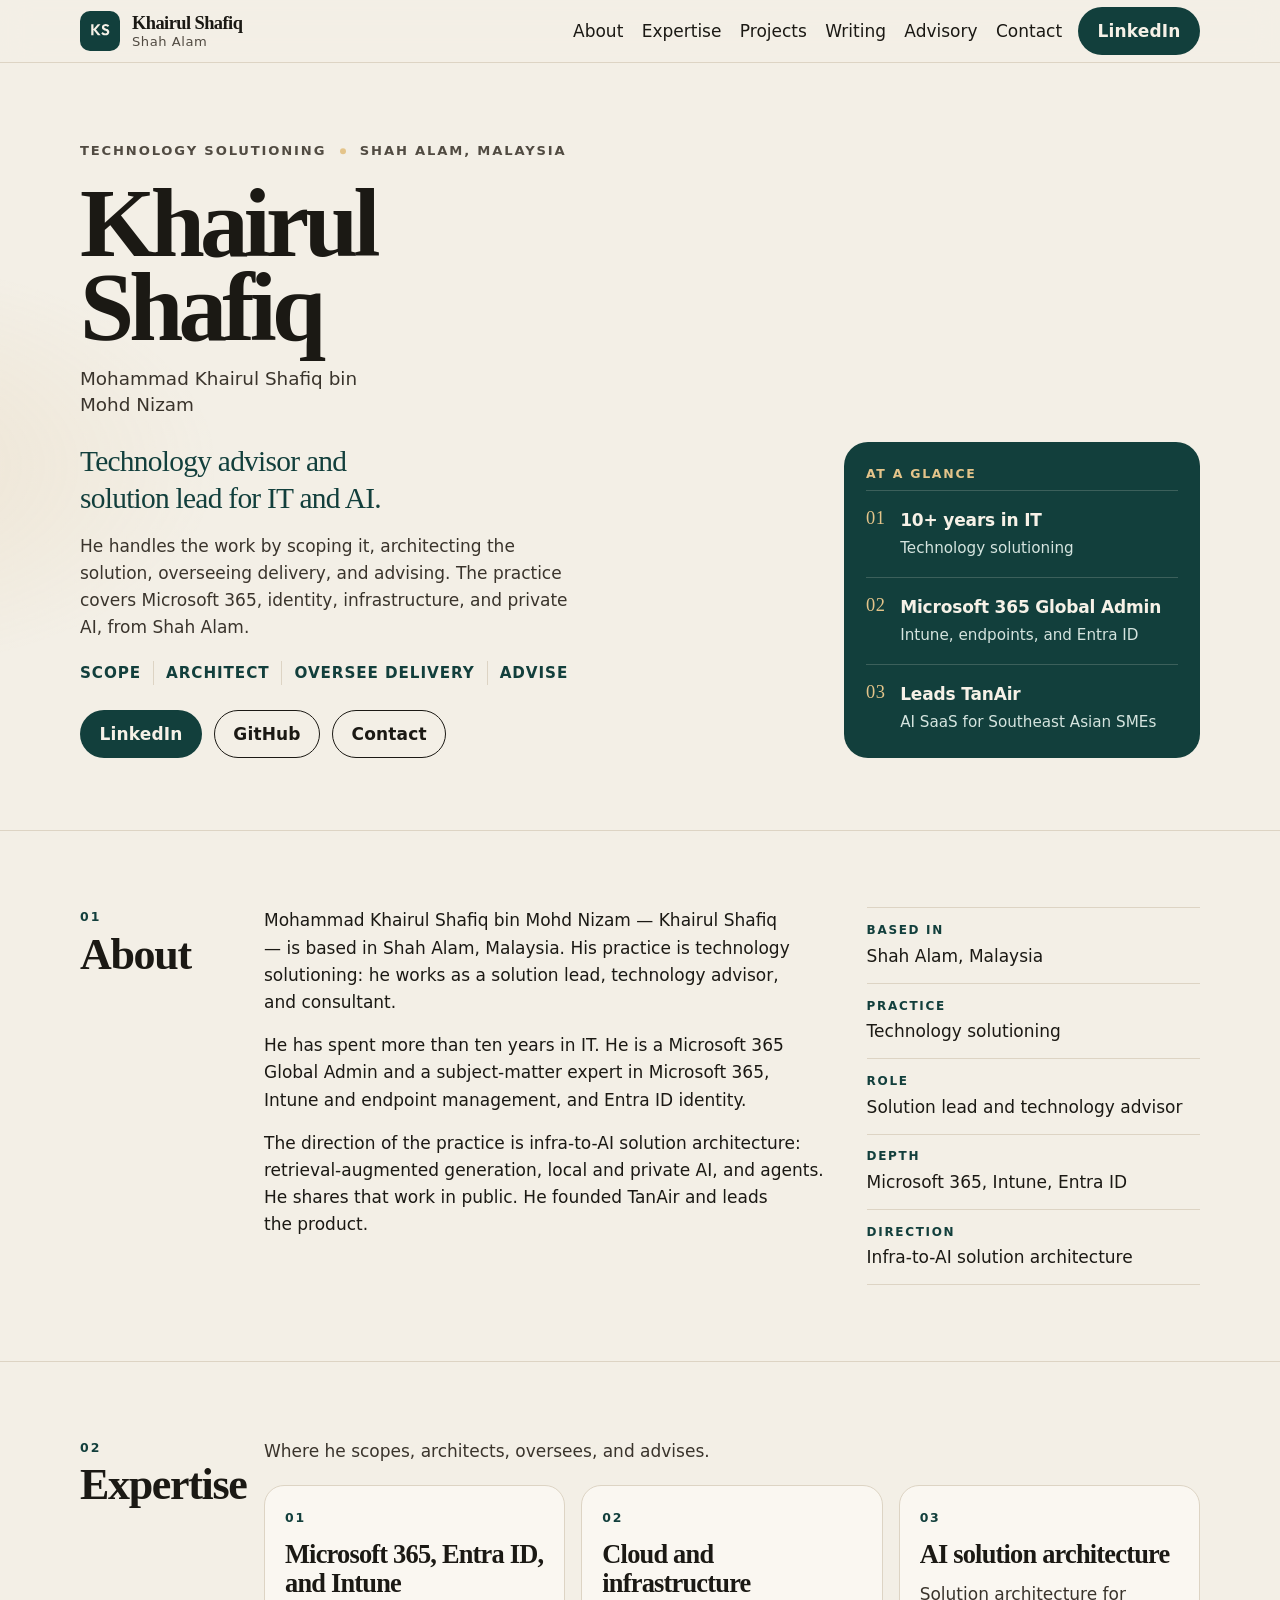
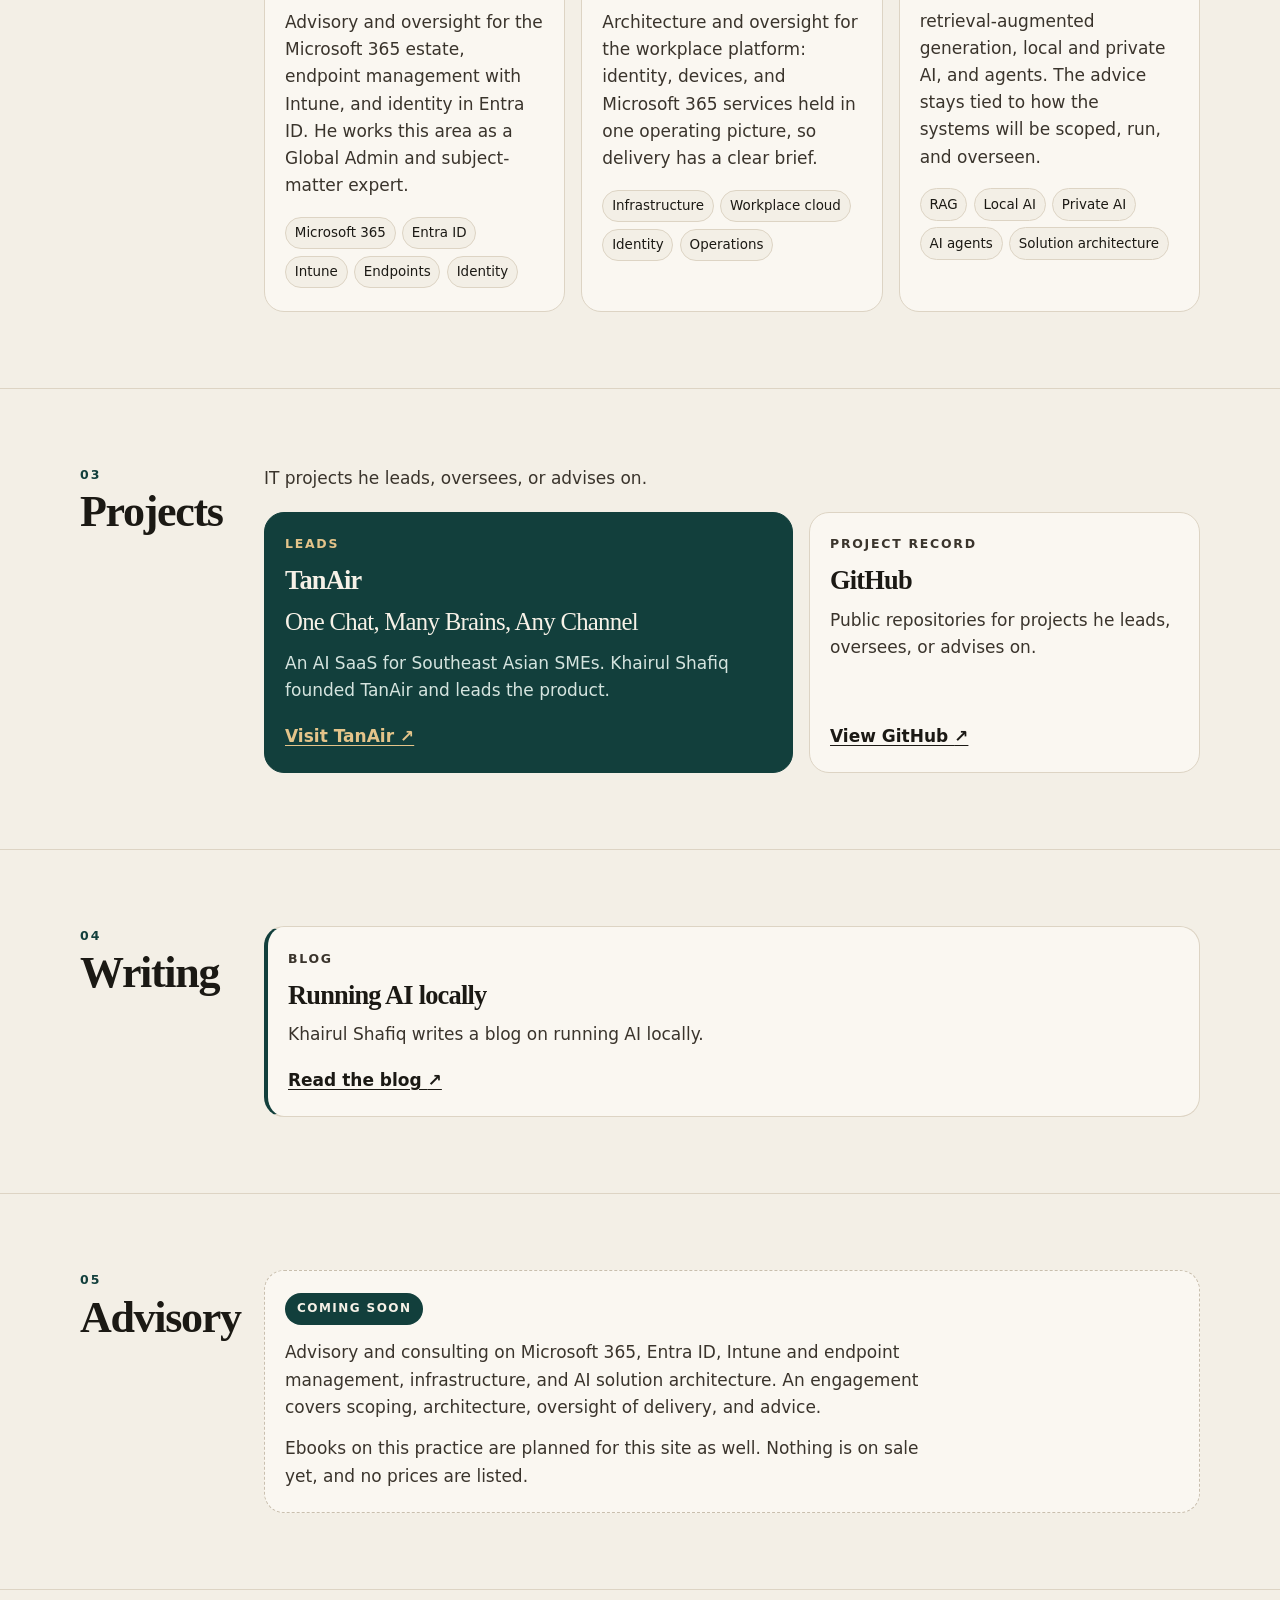
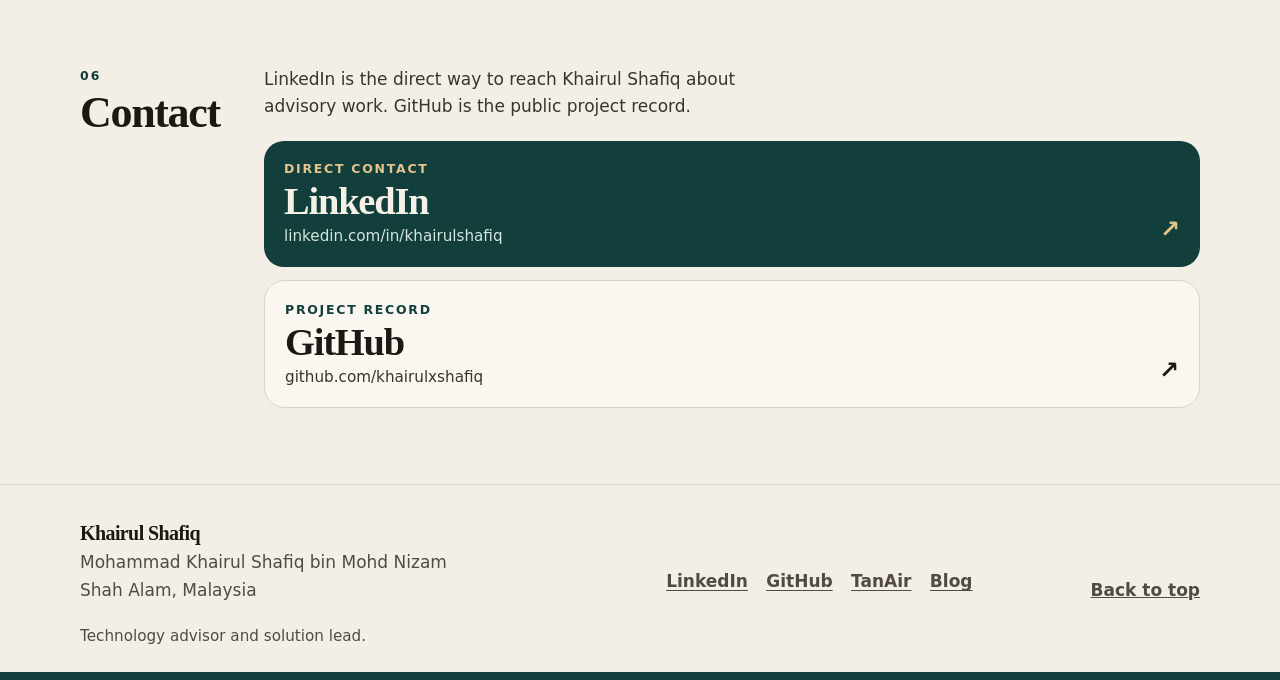
==== index.html @ 253c5e19 "Add Khairul Shafiq static profile site Publish a mobile-first GitHub Pages profile for Mohammad Khai" ====
<!DOCTYPE html>
<html lang="en">
<head>
  <meta charset="utf-8">
  <meta name="viewport" content="width=device-width, initial-scale=1">
  <title>Mohammad Khairul Shafiq (Khairul Shafiq) | Technology Advisor</title>
  <meta name="description" content="Mohammad Khairul Shafiq (Khairul Shafiq), Shah Alam, Malaysia. Technology advisor who scopes, architects, oversees delivery, and advises on IT and AI.">
  <link rel="canonical" href="https://khairulxshafiq.github.io/KhairulShafiq/">
  <meta name="robots" content="index, follow, max-image-preview:large, max-snippet:-1, max-video-preview:-1">
  <meta name="author" content="Mohammad Khairul Shafiq bin Mohd Nizam">
  <meta name="application-name" content="Khairul Shafiq">
  <meta name="theme-color" content="#f3efe6">
  <meta name="color-scheme" content="light">
  <meta name="referrer" content="strict-origin-when-cross-origin">
  <meta name="format-detection" content="telephone=no">
  <meta property="og:locale" content="en_MY">
  <meta property="og:type" content="profile">
  <meta property="og:site_name" content="Khairul Shafiq">
  <meta property="og:url" content="https://khairulxshafiq.github.io/KhairulShafiq/">
  <meta property="og:title" content="Mohammad Khairul Shafiq (Khairul Shafiq) | Technology Advisor">
  <meta property="og:description" content="Mohammad Khairul Shafiq (Khairul Shafiq), Shah Alam, Malaysia. Technology advisor who scopes, architects, oversees delivery, and advises on IT and AI.">
  <meta property="og:image" content="https://khairulxshafiq.github.io/KhairulShafiq/og.png">
  <meta property="og:image:type" content="image/png">
  <meta property="og:image:width" content="1200">
  <meta property="og:image:height" content="630">
  <meta property="og:image:alt" content="Khairul Shafiq, Mohammad Khairul Shafiq, technology advisor and solution lead based in Shah Alam, Malaysia.">
  <meta name="twitter:card" content="summary_large_image">
  <meta name="twitter:title" content="Mohammad Khairul Shafiq (Khairul Shafiq) | Technology Advisor">
  <meta name="twitter:description" content="Mohammad Khairul Shafiq (Khairul Shafiq), Shah Alam, Malaysia. Technology advisor who scopes, architects, oversees delivery, and advises on IT and AI.">
  <meta name="twitter:image" content="https://khairulxshafiq.github.io/KhairulShafiq/og.png">
  <meta name="twitter:image:alt" content="Khairul Shafiq, Mohammad Khairul Shafiq, technology advisor and solution lead based in Shah Alam, Malaysia.">
  <link rel="icon" href="favicon.svg" type="image/svg+xml">
  <link rel="icon" href="favicon-32.png" sizes="32x32" type="image/png">
  <link rel="apple-touch-icon" href="apple-touch-icon.png">
  <link rel="manifest" href="site.webmanifest">
  <link rel="me" href="https://www.linkedin.com/in/khairulshafiq">
  <link rel="me" href="https://github.com/khairulxshafiq">
  <link rel="alternate" type="text/plain" href="llms.txt" title="Summary for language models">
  <link rel="preload" href="assets/fonts/fraunces-latin.woff2" as="font" type="font/woff2" crossorigin>
  <link rel="preload" href="assets/fonts/outfit-latin.woff2" as="font" type="font/woff2" crossorigin>
  <link rel="stylesheet" href="styles.css">
  <script type="application/ld+json">
  {
    "@context": "https://schema.org",
    "@graph": [
      {
        "@type": "Person",
        "@id": "https://khairulxshafiq.github.io/KhairulShafiq/#khairul-shafiq",
        "name": "Mohammad Khairul Shafiq bin Mohd Nizam",
        "alternateName": ["Khairul Shafiq", "Mohammad Khairul Shafiq"],
        "jobTitle": "Technology Solutioning",
        "description": "Technology advisor and solution lead based in Shah Alam, Malaysia. He handles IT and AI work by scoping it, architecting the solution, overseeing delivery, and advising. Microsoft 365 Global Admin and subject-matter expert in Microsoft 365, Intune and endpoint management, and Entra ID. Direction: infra-to-AI solution architecture, including retrieval-augmented generation, local and private AI, and AI agents. Founder and lead of TanAir.",
        "url": "https://khairulxshafiq.github.io/KhairulShafiq/",
        "image": "https://khairulxshafiq.github.io/KhairulShafiq/og.png",
        "mainEntityOfPage": "https://khairulxshafiq.github.io/KhairulShafiq/",
        "address": {
          "@type": "PostalAddress",
          "addressLocality": "Shah Alam",
          "addressCountry": "MY"
        },
        "homeLocation": {
          "@type": "Place",
          "name": "Shah Alam, Malaysia",
          "address": {
            "@type": "PostalAddress",
            "addressLocality": "Shah Alam",
            "addressCountry": "MY"
          }
        },
        "hasOccupation": {
          "@type": "Occupation",
          "name": "Technology advisor",
          "description": "Scopes, architects, oversees delivery, and advises on IT and AI work, including Microsoft 365, Entra ID, Intune, infrastructure, and AI solution architecture."
        },
        "sameAs": [
          "https://www.linkedin.com/in/khairulshafiq",
          "https://github.com/khairulxshafiq",
          "https://tanair-ai.blogspot.com",
          "https://tanair.my"
        ],
        "knowsAbout": [
          "Microsoft 365",
          "Microsoft Intune",
          "Endpoint management",
          "Microsoft Entra ID",
          "Identity management",
          "Cloud infrastructure",
          "AI solution architecture",
          "Retrieval-augmented generation",
          "Local AI",
          "Private AI",
          "AI agents"
        ]
      },
      {
        "@type": "WebSite",
        "@id": "https://khairulxshafiq.github.io/KhairulShafiq/#website",
        "url": "https://khairulxshafiq.github.io/KhairulShafiq/",
        "name": "Khairul Shafiq",
        "alternateName": "Mohammad Khairul Shafiq",
        "inLanguage": "en",
        "description": "Professional profile of Mohammad Khairul Shafiq, technology advisor and solution lead in Shah Alam, Malaysia.",
        "publisher": {
          "@id": "https://khairulxshafiq.github.io/KhairulShafiq/#khairul-shafiq"
        }
      },
      {
        "@type": "ProfilePage",
        "@id": "https://khairulxshafiq.github.io/KhairulShafiq/#profile",
        "url": "https://khairulxshafiq.github.io/KhairulShafiq/",
        "name": "Mohammad Khairul Shafiq (Khairul Shafiq)",
        "inLanguage": "en",
        "dateModified": "2026-11-09",
        "isPartOf": {
          "@id": "https://khairulxshafiq.github.io/KhairulShafiq/#website"
        },
        "mainEntity": {
          "@id": "https://khairulxshafiq.github.io/KhairulShafiq/#khairul-shafiq"
        },
        "about": {
          "@id": "https://khairulxshafiq.github.io/KhairulShafiq/#khairul-shafiq"
        }
      },
      {
        "@type": "Organization",
        "@id": "https://tanair.my/#organization",
        "name": "TanAir",
        "url": "https://tanair.my",
        "slogan": "One Chat, Many Brains, Any Channel",
        "description": "An AI SaaS for Southeast Asian SMEs.",
        "founder": {
          "@id": "https://khairulxshafiq.github.io/KhairulShafiq/#khairul-shafiq"
        }
      },
      {
        "@type": "Blog",
        "@id": "https://tanair-ai.blogspot.com/#blog",
        "url": "https://tanair-ai.blogspot.com",
        "description": "A blog on running AI locally.",
        "author": {
          "@id": "https://khairulxshafiq.github.io/KhairulShafiq/#khairul-shafiq"
        }
      }
    ]
  }
  </script>
</head>
<body>
  <a class="skip-link" href="#content">Skip to content</a>
  <header class="site-header" id="top">
    <div class="wrap header-inner">
      <a class="brand" href="#top">
        <img class="mark" src="favicon.svg" width="40" height="40" alt="">
        <span class="brand-text">
          <span class="brand-name">Khairul Shafiq</span>
          <span class="brand-place">Shah Alam</span>
        </span>
      </a>
      <a class="header-linkedin" href="https://www.linkedin.com/in/khairulshafiq" rel="me noopener noreferrer" target="_blank">LinkedIn<span class="visually-hidden"> (opens in a new tab)</span></a>
      <nav class="site-nav" aria-label="Primary">
        <ul>
          <li><a href="#about">About</a></li>
          <li><a href="#expertise">Expertise</a></li>
          <li><a href="#projects">Projects</a></li>
          <li><a href="#writing">Writing</a></li>
          <li><a href="#advisory">Advisory</a></li>
          <li><a href="#contact">Contact</a></li>
        </ul>
      </nav>
    </div>
  </header>

  <main id="content">
    <section class="hero" aria-labelledby="hero-heading">
      <div class="wrap hero-grid">
        <div class="hero-copy">
          <p class="eyebrow"><span>Technology solutioning</span> <span>Shah Alam, Malaysia</span></p>
          <h1 id="hero-heading">
            <span class="display-name"><span class="line">Khairul</span><span class="line">Shafiq</span></span>
            <span class="legal-name">Mohammad Khairul Shafiq bin Mohd Nizam</span>
          </h1>
          <p class="lede">Technology advisor and solution lead for IT and AI.</p>
          <p class="support">He handles the work by scoping it, architecting the solution, overseeing delivery, and advising. The practice covers Microsoft 365, identity, infrastructure, and private AI, from Shah Alam.</p>
          <ul class="practice" aria-label="How he handles the work">
            <li>Scope</li>
            <li>Architect</li>
            <li>Oversee delivery</li>
            <li>Advise</li>
          </ul>
          <div class="cta-row">
            <a class="button button-primary" href="https://www.linkedin.com/in/khairulshafiq" rel="me noopener noreferrer" target="_blank">LinkedIn<span class="visually-hidden"> (opens in a new tab)</span></a>
            <a class="button button-secondary" href="https://github.com/khairulxshafiq" rel="me noopener noreferrer" target="_blank">GitHub<span class="visually-hidden"> (opens in a new tab)</span></a>
            <a class="button button-secondary" href="#contact">Contact</a>
          </div>
        </div>
        <aside class="hero-panel" aria-label="At a glance">
          <p class="kicker">At a glance</p>
          <ul class="glance">
            <li>
              <span class="glance-num">01</span>
              <span class="glance-copy">
                <strong>10+ years in IT</strong>
                <span>Technology solutioning</span>
              </span>
            </li>
            <li>
              <span class="glance-num">02</span>
              <span class="glance-copy">
                <strong>Microsoft 365 Global Admin</strong>
                <span>Intune, endpoints, and Entra ID</span>
              </span>
            </li>
            <li>
              <span class="glance-num">03</span>
              <span class="glance-copy">
                <strong>Leads TanAir</strong>
                <span>AI SaaS for Southeast Asian SMEs</span>
              </span>
            </li>
          </ul>
        </aside>
      </div>
    </section>

    <section class="section" id="about" aria-labelledby="about-heading">
      <div class="wrap section-grid">
        <div class="section-head">
          <p class="sec-index">01</p>
          <h2 id="about-heading">About</h2>
        </div>
        <div class="section-body about-grid">
          <div class="prose">
            <p>Mohammad Khairul Shafiq bin Mohd Nizam — Khairul Shafiq — is based in Shah Alam, Malaysia. His practice is technology solutioning: he works as a solution lead, technology advisor, and consultant.</p>
            <p>He has spent more than ten years in IT. He is a Microsoft 365 Global Admin and a subject-matter expert in Microsoft 365, Intune and endpoint management, and Entra ID identity.</p>
            <p>The direction of the practice is infra-to-AI solution architecture: retrieval-augmented generation, local and private AI, and agents. He shares that work in public. He founded TanAir and leads the product.</p>
          </div>
          <dl class="fact-list">
            <div>
              <dt>Based in</dt>
              <dd>Shah Alam, Malaysia</dd>
            </div>
            <div>
              <dt>Practice</dt>
              <dd>Technology solutioning</dd>
            </div>
            <div>
              <dt>Role</dt>
              <dd>Solution lead and technology advisor</dd>
            </div>
            <div>
              <dt>Depth</dt>
              <dd>Microsoft 365, Intune, Entra ID</dd>
            </div>
            <div>
              <dt>Direction</dt>
              <dd>Infra-to-AI solution architecture</dd>
            </div>
          </dl>
        </div>
      </div>
    </section>

    <section class="section" id="expertise" aria-labelledby="expertise-heading">
      <div class="wrap section-grid">
        <div class="section-head">
          <p class="sec-index">02</p>
          <h2 id="expertise-heading">Expertise</h2>
        </div>
        <div class="section-body">
          <p class="section-intro">Where he scopes, architects, oversees, and advises.</p>
          <div class="card-grid card-grid-3">
            <article class="expert-card">
              <p class="kicker">01</p>
              <h3>Microsoft 365, Entra ID, and Intune</h3>
              <p>Advisory and oversight for the Microsoft 365 estate, endpoint management with Intune, and identity in Entra ID. He works this area as a Global Admin and subject-matter expert.</p>
              <ul class="tag-list" aria-label="Topics">
                <li>Microsoft 365</li>
                <li>Entra ID</li>
                <li>Intune</li>
                <li>Endpoints</li>
                <li>Identity</li>
              </ul>
            </article>
            <article class="expert-card">
              <p class="kicker">02</p>
              <h3>Cloud and infrastructure</h3>
              <p>Architecture and oversight for the workplace platform: identity, devices, and Microsoft 365 services held in one operating picture, so delivery has a clear brief.</p>
              <ul class="tag-list" aria-label="Topics">
                <li>Infrastructure</li>
                <li>Workplace cloud</li>
                <li>Identity</li>
                <li>Operations</li>
              </ul>
            </article>
            <article class="expert-card">
              <p class="kicker">03</p>
              <h3>AI solution architecture</h3>
              <p>Solution architecture for retrieval-augmented generation, local and private AI, and agents. The advice stays tied to how the systems will be scoped, run, and overseen.</p>
              <ul class="tag-list" aria-label="Topics">
                <li>RAG</li>
                <li>Local AI</li>
                <li>Private AI</li>
                <li>AI agents</li>
                <li>Solution architecture</li>
              </ul>
            </article>
          </div>
        </div>
      </div>
    </section>

    <section class="section" id="projects" aria-labelledby="projects-heading">
      <div class="wrap section-grid">
        <div class="section-head">
          <p class="sec-index">03</p>
          <h2 id="projects-heading">Projects</h2>
        </div>
        <div class="section-body">
          <p class="section-intro">IT projects he leads, oversees, or advises on.</p>
          <div class="card-grid card-grid-2">
            <a class="project-card featured" href="https://tanair.my" target="_blank" rel="noopener noreferrer">
              <p class="kicker">Leads</p>
              <h3>TanAir</h3>
              <p class="tagline">One Chat, Many Brains, Any Channel</p>
              <p>An AI SaaS for Southeast Asian SMEs. Khairul Shafiq founded TanAir and leads the product.</p>
              <span class="card-go">Visit TanAir <span aria-hidden="true">↗</span><span class="visually-hidden"> (opens in a new tab)</span></span>
            </a>
            <a class="project-card" href="https://github.com/khairulxshafiq" target="_blank" rel="me noopener noreferrer">
              <p class="kicker">Project record</p>
              <h3>GitHub</h3>
              <p>Public repositories for projects he leads, oversees, or advises on.</p>
              <span class="card-go">View GitHub <span aria-hidden="true">↗</span><span class="visually-hidden"> (opens in a new tab)</span></span>
            </a>
          </div>
        </div>
      </div>
    </section>

    <section class="section" id="writing" aria-labelledby="writing-heading">
      <div class="wrap section-grid">
        <div class="section-head">
          <p class="sec-index">04</p>
          <h2 id="writing-heading">Writing</h2>
        </div>
        <div class="section-body">
          <a class="writing-card" href="https://tanair-ai.blogspot.com" target="_blank" rel="noopener noreferrer">
            <p class="kicker">Blog</p>
            <h3>Running AI locally</h3>
            <p>Khairul Shafiq writes a blog on running AI locally.</p>
            <span class="card-go">Read the blog <span aria-hidden="true">↗</span><span class="visually-hidden"> (opens in a new tab)</span></span>
          </a>
        </div>
      </div>
    </section>

    <section class="section" id="advisory" aria-labelledby="advisory-heading">
      <div class="wrap section-grid">
        <div class="section-head">
          <p class="sec-index">05</p>
          <h2 id="advisory-heading">Advisory</h2>
        </div>
        <div class="section-body">
          <div class="soon">
            <p class="pill">Coming soon</p>
            <p>Advisory and consulting on Microsoft 365, Entra ID, Intune and endpoint management, infrastructure, and AI solution architecture. An engagement covers scoping, architecture, oversight of delivery, and advice.</p>
            <p>Ebooks on this practice are planned for this site as well. Nothing is on sale yet, and no prices are listed.</p>
          </div>
        </div>
      </div>
    </section>

    <section class="section" id="contact" aria-labelledby="contact-heading">
      <div class="wrap section-grid">
        <div class="section-head">
          <p class="sec-index">06</p>
          <h2 id="contact-heading">Contact</h2>
        </div>
        <div class="section-body">
          <p class="section-intro">LinkedIn is the direct way to reach Khairul Shafiq about advisory work. GitHub is the public project record.</p>
          <div class="contact-list">
            <a class="contact-primary" href="https://www.linkedin.com/in/khairulshafiq" rel="me noopener noreferrer" target="_blank">
              <span class="contact-copy">
                <span class="kicker">Direct contact</span>
                <span class="contact-title">LinkedIn</span>
                <span class="contact-url">linkedin.com/in/khairulshafiq</span>
              </span>
              <span class="card-go" aria-hidden="true">↗</span>
              <span class="visually-hidden"> (opens in a new tab)</span>
            </a>
            <a class="contact-secondary" href="https://github.com/khairulxshafiq" rel="me noopener noreferrer" target="_blank">
              <span class="contact-copy">
                <span class="kicker">Project record</span>
                <span class="contact-title">GitHub</span>
                <span class="contact-url">github.com/khairulxshafiq</span>
              </span>
              <span class="card-go" aria-hidden="true">↗</span>
              <span class="visually-hidden"> (opens in a new tab)</span>
            </a>
          </div>
        </div>
      </div>
    </section>
  </main>

  <footer class="site-footer">
    <div class="wrap footer-grid">
      <p>
        <strong>Khairul Shafiq</strong><br>
        Mohammad Khairul Shafiq bin Mohd Nizam<br>
        Shah Alam, Malaysia
      </p>
      <ul class="footer-links">
        <li><a href="https://www.linkedin.com/in/khairulshafiq" rel="me noopener noreferrer" target="_blank">LinkedIn<span class="visually-hidden"> (opens in a new tab)</span></a></li>
        <li><a href="https://github.com/khairulxshafiq" rel="me noopener noreferrer" target="_blank">GitHub<span class="visually-hidden"> (opens in a new tab)</span></a></li>
        <li><a href="https://tanair.my" rel="noopener noreferrer" target="_blank">TanAir<span class="visually-hidden"> (opens in a new tab)</span></a></li>
        <li><a href="https://tanair-ai.blogspot.com" rel="noopener noreferrer" target="_blank">Blog<span class="visually-hidden"> (opens in a new tab)</span></a></li>
      </ul>
      <p><a href="#top">Back to top</a></p>
    </div>
    <p class="colophon wrap">Technology advisor and solution lead.</p>
  </footer>
  <div class="end-bar" aria-hidden="true"></div>
</body>
</html>
---- styles.css ----
@font-face {
  font-family: Fraunces;
  src: url("assets/fonts/fraunces-latin.woff2") format("woff2");
  font-weight: 100 900;
  font-style: normal;
  font-display: swap;
  unicode-range: U+0000-00FF, U+0131, U+0152-0153, U+02BB-02BC, U+02C6, U+02DA, U+02DC, U+0304, U+0308, U+0329, U+2000-206F, U+20AC, U+2122, U+2191, U+2193, U+2212, U+2215, U+FEFF, U+FFFD;
}

@font-face {
  font-family: Outfit;
  src: url("assets/fonts/outfit-latin.woff2") format("woff2");
  font-weight: 100 900;
  font-style: normal;
  font-display: swap;
  unicode-range: U+0000-00FF, U+0131, U+0152-0153, U+02BB-02BC, U+02C6, U+02DA, U+02DC, U+0304, U+0308, U+0329, U+2000-206F, U+20AC, U+2122, U+2191, U+2193, U+2212, U+2215, U+FEFF, U+FFFD;
}

:root {
  --bg: #f3efe6;
  --surface: #faf7f1;
  --ink: #1b1914;
  --ink-soft: #3a342c;
  --muted: #514b42;
  --line: #ddd4c4;
  --pine: #123f3c;
  --pine-deep: #0c2c2a;
  --on-pine: #f6f1e7;
  --on-pine-soft: #d5e4df;
  --sand: #e4c48a;
  --wrap: min(1120px, calc(100% - clamp(2rem, 6vw, 4rem)));
  --serif: Fraunces, "Iowan Old Style", "Palatino Linotype", Palatino, Georgia, serif;
  --sans: Outfit, "Segoe UI", system-ui, sans-serif;
  color-scheme: light;
}

*,
*::before,
*::after {
  box-sizing: border-box;
}

html {
  background: var(--bg);
  scroll-behavior: smooth;
  scroll-padding-top: 13rem;
  -webkit-text-size-adjust: 100%;
  text-size-adjust: 100%;
}

body {
  margin: 0;
  background:
    radial-gradient(900px 420px at 100% -10%, rgba(18, 63, 60, 0.08), transparent 60%),
    radial-gradient(680px 380px at -12% 12%, rgba(196, 149, 74, 0.13), transparent 55%),
    var(--bg);
  color: var(--ink);
  font-family: var(--sans);
  font-size: 1.0625rem;
  font-weight: 400;
  line-height: 1.6;
  text-rendering: optimizeLegibility;
}

img {
  max-width: 100%;
  height: auto;
}

h1,
h2,
h3,
p {
  text-wrap: pretty;
}

h1,
h2,
h3 {
  font-family: var(--serif);
  font-weight: 560;
  font-optical-sizing: auto;
  letter-spacing: -0.03em;
  line-height: 1.08;
}

h2 {
  margin: 0.2rem 0 0;
  font-size: clamp(2rem, 4vw, 2.75rem);
}

h3 {
  margin: 0;
  font-size: 1.65rem;
}

p {
  margin: 0;
}

a {
  color: var(--pine);
}

a:visited {
  color: var(--pine-deep);
}

:focus-visible {
  outline: 3px solid var(--pine);
  outline-offset: 3px;
}

::selection {
  background: #cfe3df;
  color: #10211f;
}

.visually-hidden {
  position: absolute;
  width: 1px;
  height: 1px;
  padding: 0;
  margin: -1px;
  overflow: hidden;
  clip: rect(0 0 0 0);
  clip-path: inset(50%);
  white-space: nowrap;
  border: 0;
}

.skip-link {
  position: absolute;
  left: 1rem;
  top: 0;
  transform: translateY(-120%);
  z-index: 40;
  background: var(--pine);
  color: var(--on-pine);
  text-decoration: none;
  font-weight: 600;
  padding: 0.75rem 1rem;
  border-radius: 0 0 12px 12px;
}

.skip-link:visited {
  color: var(--on-pine);
}

.skip-link:focus {
  transform: none;
}

.wrap {
  width: var(--wrap);
  margin-inline: auto;
}

.site-header {
  position: sticky;
  top: 0;
  z-index: 20;
  background: rgba(243, 239, 230, 0.92);
  backdrop-filter: blur(14px);
  border-bottom: 1px solid var(--line);
}

.header-inner {
  display: grid;
  grid-template-columns: 1fr auto;
  grid-template-areas:
    "brand linkedin"
    "nav nav";
  align-items: center;
  gap: 0.35rem 1rem;
  padding-block: 0.7rem 0.35rem;
}

.brand {
  grid-area: brand;
  display: flex;
  align-items: center;
  gap: 0.75rem;
  min-height: 48px;
  color: var(--ink);
  text-decoration: none;
}

.brand:visited {
  color: var(--ink);
}

.mark {
  width: 40px;
  height: 40px;
  flex: none;
  display: block;
}

.brand-text {
  display: flex;
  flex-direction: column;
  line-height: 1.15;
}

.brand-name {
  font-family: var(--serif);
  font-weight: 560;
  font-size: 1.15rem;
  letter-spacing: -0.03em;
}

.brand-place {
  color: var(--muted);
  font-size: 0.82rem;
  font-weight: 500;
  letter-spacing: 0.04em;
}

.header-linkedin {
  grid-area: linkedin;
  justify-self: end;
}

.site-nav {
  grid-area: nav;
}

.site-nav ul {
  display: flex;
  flex-wrap: wrap;
  gap: 0.15rem 1.15rem;
  list-style: none;
  margin: 0;
  padding: 0.15rem 0 0.35rem;
}

.site-nav a {
  display: inline-flex;
  align-items: center;
  min-height: 44px;
  color: var(--ink);
  text-decoration: none;
  font-weight: 500;
}

.site-nav a:visited {
  color: var(--ink);
}

.site-nav a:hover {
  color: var(--pine);
}

.button,
.header-linkedin {
  display: inline-flex;
  align-items: center;
  justify-content: center;
  min-height: 48px;
  padding: 0.65rem 1.15rem;
  border-radius: 999px;
  border: 1px solid transparent;
  font-weight: 600;
  letter-spacing: 0.01em;
  text-decoration: none;
  line-height: 1;
}

.button-primary,
.header-linkedin,
.button-primary:visited,
.header-linkedin:visited {
  background: var(--pine);
  color: var(--on-pine);
}

.button-primary:hover,
.header-linkedin:hover {
  background: var(--pine-deep);
  color: var(--on-pine);
}

.button-secondary,
.button-secondary:visited {
  background: transparent;
  color: var(--ink);
  border-color: #1b1914;
}

.button-secondary:hover {
  background: var(--ink);
  color: var(--bg);
}

.hero {
  padding-block: clamp(2.25rem, 6vw, 5rem) clamp(2.5rem, 6vw, 4.5rem);
}

.hero-grid {
  display: grid;
  gap: clamp(1.75rem, 4vw, 3rem);
  align-items: stretch;
}

.eyebrow {
  display: flex;
  flex-wrap: wrap;
  gap: 0.35rem 0.85rem;
  margin-bottom: 1rem;
  color: var(--muted);
  font-size: 0.82rem;
  font-weight: 600;
  letter-spacing: 0.14em;
  text-transform: uppercase;
}

.eyebrow span + span::before {
  content: "";
  display: inline-block;
  width: 0.4rem;
  height: 0.4rem;
  margin-right: 0.85rem;
  border-radius: 50%;
  background: var(--sand);
  transform: translateY(-0.05rem);
}

.display-name {
  display: block;
  font-size: clamp(3.4rem, 7.6vw, 6.75rem);
  font-weight: 560;
  letter-spacing: -0.05em;
  line-height: 0.86;
}

.display-name .line {
  display: block;
}

.legal-name {
  display: block;
  max-width: 28ch;
  margin-top: 1rem;
  font-family: var(--sans);
  font-weight: 500;
  font-size: clamp(1rem, 1.5vw, 1.15rem);
  letter-spacing: 0;
  line-height: 1.45;
  color: var(--ink-soft);
}

.lede {
  max-width: 22ch;
  margin-top: 1.5rem;
  font-family: var(--serif);
  font-weight: 520;
  font-size: clamp(1.45rem, 2.3vw, 1.9rem);
  line-height: 1.25;
  letter-spacing: -0.025em;
  color: var(--pine);
}

.support {
  max-width: 46ch;
  margin-top: 1rem;
  color: var(--ink-soft);
}

.practice {
  display: flex;
  flex-wrap: wrap;
  gap: 0.45rem 0;
  list-style: none;
  margin: 1.2rem 0 0;
  padding: 0;
}

.practice li {
  color: var(--pine);
  font-size: 0.95rem;
  font-weight: 600;
  letter-spacing: 0.06em;
  text-transform: uppercase;
}

.practice li:not(:last-child) {
  margin-right: 0.75rem;
  padding-right: 0.75rem;
  border-right: 1px solid var(--line);
}

.cta-row {
  display: flex;
  flex-wrap: wrap;
  gap: 0.75rem;
  margin-top: 1.6rem;
}

.hero-panel {
  background: var(--pine);
  color: var(--on-pine);
  border-radius: 24px;
  padding: 1.4rem 1.35rem 0.5rem;
  -webkit-font-smoothing: antialiased;
}

.hero-panel .kicker {
  color: var(--sand);
  margin-bottom: 0.35rem;
}

.glance {
  list-style: none;
  margin: 0;
  padding: 0;
}

.glance li {
  display: grid;
  grid-template-columns: auto 1fr;
  gap: 0.9rem;
  align-items: start;
  padding: 1rem 0;
  border-top: 1px solid rgba(246, 241, 231, 0.18);
}

.glance-num {
  font-family: var(--serif);
  font-size: 1.15rem;
  color: var(--sand);
  letter-spacing: 0.04em;
  line-height: 1.3;
}

.glance-copy {
  display: flex;
  flex-direction: column;
  gap: 0.15rem;
}

.glance-copy strong {
  font-weight: 600;
  letter-spacing: -0.01em;
}

.glance-copy span {
  color: var(--on-pine-soft);
  font-size: 0.95rem;
}

.kicker {
  margin: 0;
  color: var(--pine);
  font-size: 0.78rem;
  font-weight: 650;
  letter-spacing: 0.14em;
  text-transform: uppercase;
}

.section {
  padding-block: clamp(2.75rem, 6vw, 4.75rem);
  border-top: 1px solid var(--line);
}

.section-grid {
  display: grid;
  gap: 1.25rem;
}

.sec-index {
  margin: 0;
  color: var(--pine);
  font-size: 0.78rem;
  font-weight: 650;
  letter-spacing: 0.16em;
}

.section-intro {
  max-width: 48ch;
  margin-bottom: 1.25rem;
  color: var(--ink-soft);
}

.prose p + p {
  margin-top: 1rem;
}

.prose a {
  text-decoration-thickness: 1px;
  text-underline-offset: 0.18em;
}

.about-grid {
  display: grid;
  gap: 1.75rem;
}

.fact-list {
  margin: 0;
}

.fact-list div {
  padding: 0.8rem 0;
  border-top: 1px solid var(--line);
}

.fact-list div:last-child {
  border-bottom: 1px solid var(--line);
}

.fact-list dt {
  margin-bottom: 0.15rem;
  color: var(--pine);
  font-size: 0.75rem;
  font-weight: 650;
  letter-spacing: 0.14em;
  text-transform: uppercase;
}

.fact-list dd {
  margin: 0;
}

.card-grid {
  display: grid;
  gap: 1rem;
}

.expert-card,
.project-card,
.writing-card,
.soon {
  background: var(--surface);
  border: 1px solid var(--line);
  border-radius: 20px;
  padding: 1.35rem 1.25rem 1.4rem;
}

.expert-card {
  display: flex;
  flex-direction: column;
  gap: 0.75rem;
  min-height: 100%;
}

.expert-card p:not(.kicker) {
  color: var(--ink-soft);
}

.tag-list {
  display: flex;
  flex-wrap: wrap;
  gap: 0.4rem;
  list-style: none;
  margin: 0.35rem 0 0;
  padding: 0;
}

.tag-list li {
  padding: 0.28rem 0.55rem;
  border: 1px solid var(--line);
  border-radius: 999px;
  background: var(--bg);
  color: var(--ink);
  font-size: 0.84rem;
}

.project-card,
.writing-card {
  display: flex;
  flex-direction: column;
  gap: 0.75rem;
  min-height: 100%;
  color: var(--ink);
  text-decoration: none;
}

.project-card:visited,
.writing-card:visited {
  color: var(--ink);
}

.project-card p,
.writing-card p {
  color: var(--ink-soft);
}

.tagline {
  font-family: var(--serif);
  font-size: clamp(1.25rem, 2vw, 1.55rem);
  font-weight: 520;
  line-height: 1.25;
  letter-spacing: -0.03em;
  color: var(--ink);
}

.card-go {
  margin-top: auto;
  padding-top: 0.4rem;
  font-weight: 650;
  text-decoration: underline;
  text-underline-offset: 0.2em;
}

.project-card.featured,
.project-card.featured:visited {
  background: var(--pine);
  border-color: var(--pine);
  color: var(--on-pine);
  -webkit-font-smoothing: antialiased;
}

.project-card.featured .kicker,
.project-card.featured .card-go {
  color: var(--sand);
}

.project-card.featured p,
.project-card.featured .tagline,
.project-card.featured h3 {
  color: var(--on-pine);
}

.project-card.featured p:not(.kicker):not(.tagline) {
  color: var(--on-pine-soft);
}

.writing-card {
  border-left: 4px solid var(--pine);
}

.soon {
  display: grid;
  gap: 0.9rem;
  border-style: dashed;
  border-color: #c9bfae;
}

.soon p:not(.pill) {
  max-width: 62ch;
  color: var(--ink-soft);
}

.pill {
  justify-self: start;
  display: inline-flex;
  align-items: center;
  min-height: 2rem;
  margin: 0;
  padding: 0.2rem 0.75rem;
  border-radius: 999px;
  background: var(--pine);
  color: var(--on-pine);
  font-size: 0.75rem;
  font-weight: 650;
  letter-spacing: 0.12em;
  text-transform: uppercase;
}

.contact-list {
  display: grid;
  gap: 0.85rem;
}

.contact-primary,
.contact-secondary {
  display: flex;
  align-items: center;
  justify-content: space-between;
  gap: 1rem;
  min-height: 96px;
  padding: 1.15rem 1.25rem;
  border-radius: 20px;
  text-decoration: none;
}

.contact-primary,
.contact-primary:visited {
  background: var(--pine);
  color: var(--on-pine);
  -webkit-font-smoothing: antialiased;
}

.contact-primary .kicker,
.contact-primary .card-go {
  color: var(--sand);
}

.contact-primary:hover {
  background: var(--pine-deep);
  color: var(--on-pine);
}

.contact-secondary,
.contact-secondary:visited {
  background: var(--surface);
  color: var(--ink);
  border: 1px solid var(--line);
}

.contact-secondary:hover {
  border-color: var(--pine);
  color: var(--ink);
}

.contact-copy {
  display: flex;
  flex-direction: column;
  gap: 0.15rem;
}

.contact-title {
  font-family: var(--serif);
  font-size: clamp(1.8rem, 3vw, 2.4rem);
  font-weight: 560;
  letter-spacing: -0.03em;
  line-height: 1.05;
}

.contact-url {
  color: var(--ink-soft);
  font-size: 0.95rem;
}

.contact-primary .contact-url {
  color: var(--on-pine-soft);
}

.contact-primary .card-go,
.contact-secondary .card-go {
  font-size: 1.5rem;
  text-decoration: none;
}

.site-footer {
  padding-block: 2rem 1.5rem;
  border-top: 1px solid var(--line);
  color: var(--muted);
}

.footer-grid {
  display: grid;
  gap: 1.25rem;
}

.footer-grid strong {
  color: var(--ink);
  font-family: var(--serif);
  font-size: 1.25rem;
  font-weight: 560;
  letter-spacing: -0.03em;
}

.footer-links {
  display: flex;
  flex-wrap: wrap;
  gap: 0.35rem 1.15rem;
  list-style: none;
  margin: 0;
  padding: 0;
}

.footer-links a {
  display: inline-flex;
  align-items: center;
  min-height: 44px;
  font-weight: 600;
  text-underline-offset: 0.18em;
}

.site-footer > .wrap a,
.colophon {
  color: var(--muted);
}

.colophon a,
.footer-grid > p a {
  color: var(--pine);
  font-weight: 600;
}

.colophon {
  margin-top: 1.25rem;
  font-size: 0.95rem;
}

.end-bar {
  height: 8px;
  background: var(--pine);
}

@media (hover: hover) and (prefers-reduced-motion: no-preference) {
  .project-card,
  .writing-card,
  .button,
  .header-linkedin,
  .contact-primary,
  .contact-secondary {
    transition: background-color 160ms ease, border-color 160ms ease, transform 160ms ease, color 160ms ease;
  }

  .project-card:hover,
  .writing-card:hover {
    transform: translateY(-2px);
  }
}

.project-card:hover,
.writing-card:hover,
.contact-secondary:hover {
  border-color: var(--pine);
}

.project-card.featured:hover {
  box-shadow: inset 0 0 0 2px var(--sand);
}

@media (min-width: 800px) {
  .about-grid {
    grid-template-columns: minmax(0, 1.35fr) minmax(240px, 0.8fr);
    gap: 2.5rem;
    align-items: start;
  }

  .card-grid-3 {
    grid-template-columns: repeat(3, minmax(0, 1fr));
  }

  .card-grid-2 {
    grid-template-columns: minmax(0, 1.15fr) minmax(0, 0.85fr);
  }
}

@media (min-width: 960px) {
  html {
    scroll-padding-top: 5.5rem;
  }

  .header-inner {
    grid-template-columns: auto 1fr auto;
    grid-template-areas: "brand nav linkedin";
    padding-block: 0.45rem;
  }

  .site-nav ul {
    justify-content: flex-end;
    padding: 0;
  }

  .hero-grid {
    grid-template-columns: minmax(0, 1.45fr) minmax(260px, 0.72fr);
    align-items: end;
  }

  .section-grid {
    grid-template-columns: 9.5rem minmax(0, 1fr);
    column-gap: 2rem;
    align-items: start;
  }

  .section-head {
    position: sticky;
    top: 6.25rem;
  }

  .footer-grid {
    grid-template-columns: 1.4fr 1fr auto;
    align-items: end;
  }
}

@media (forced-colors: active) {
  .button,
  .header-linkedin,
  .project-card,
  .expert-card,
  .writing-card,
  .soon,
  .hero-panel,
  .contact-primary,
  .contact-secondary {
    border: 1px solid ButtonText;
  }
}

@media (prefers-reduced-motion: reduce) {
  html {
    scroll-behavior: auto;
  }

  *,
  *::before,
  *::after {
    transition: none !important;
    animation: none !important;
  }
}

@media print {
  .site-header,
  .end-bar,
  .skip-link {
    position: static;
  }

  .hero-panel,
  .project-card.featured,
  .contact-primary,
  .button-primary,
  .header-linkedin,
  .pill {
    background: transparent;
    color: #000;
  }

  a[href^="http"]::after {
    content: " (" attr(href) ")";
    font-size: 0.85em;
  }
}
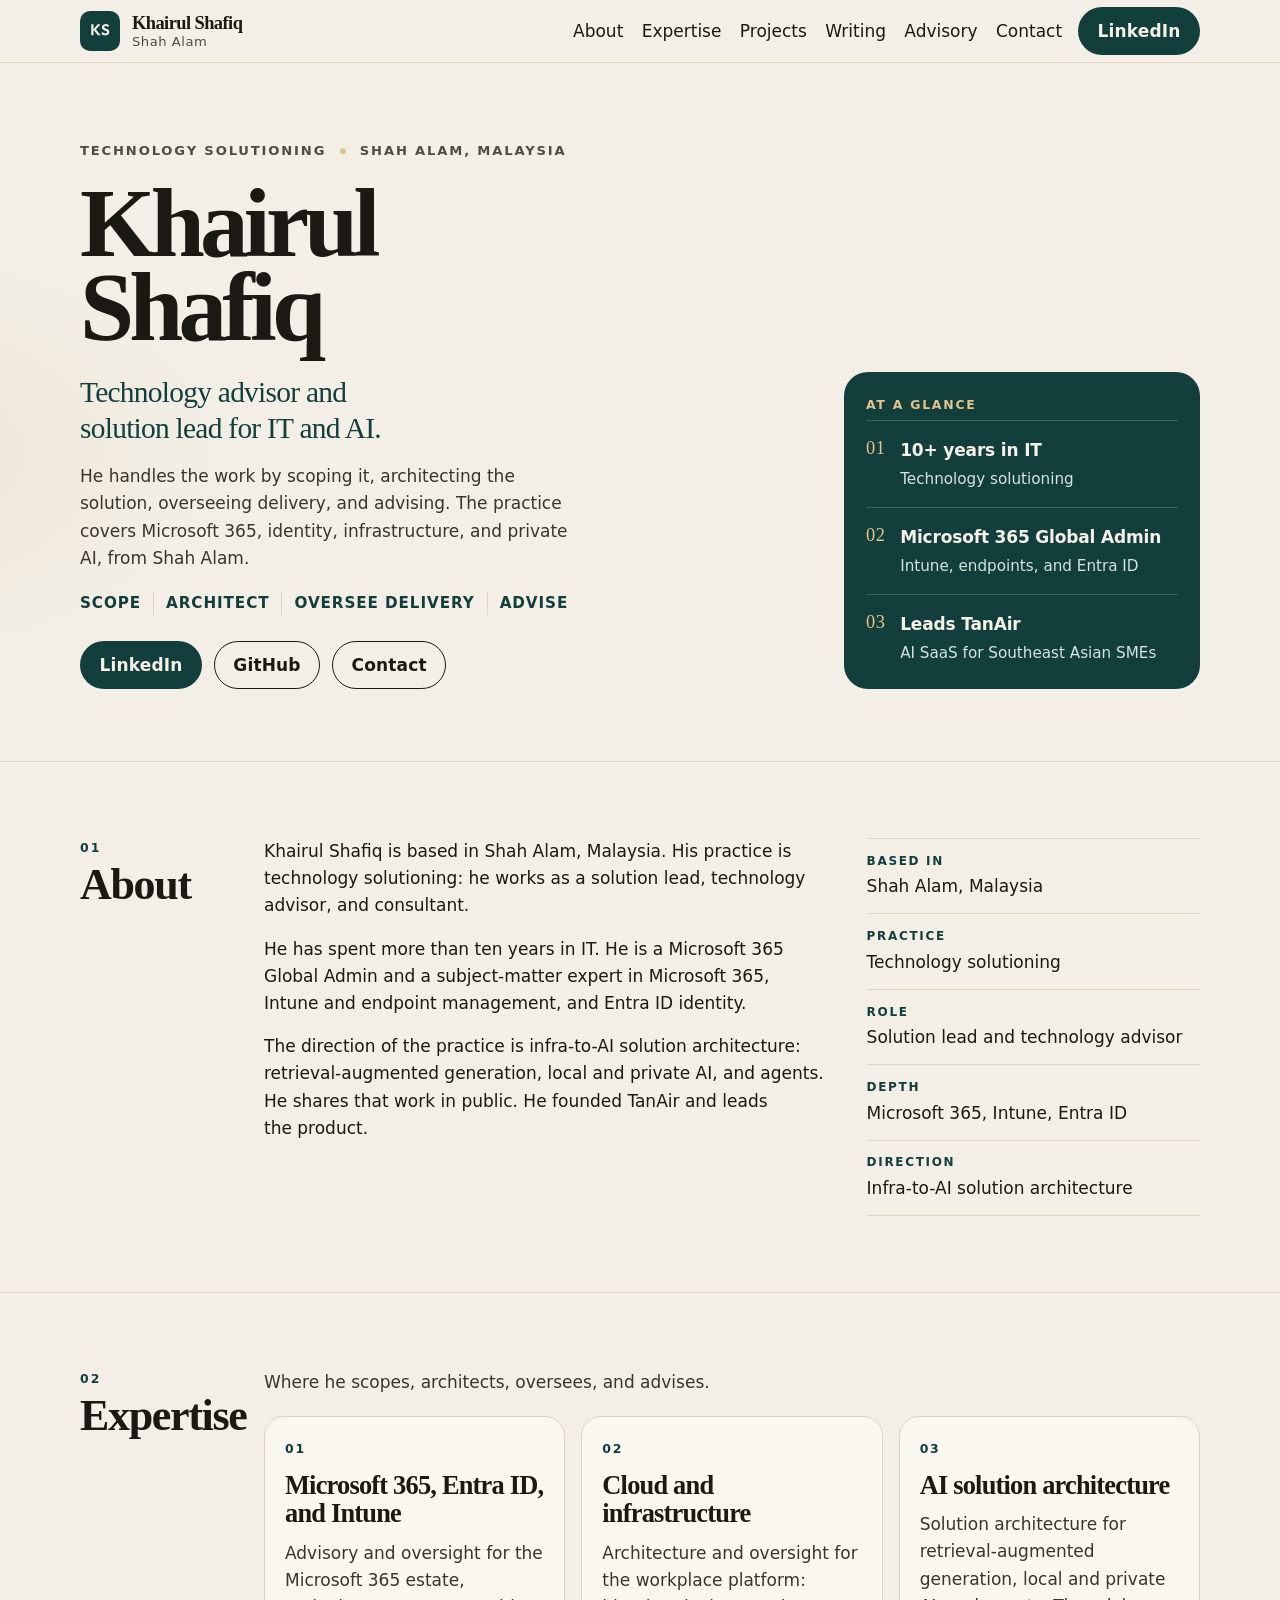
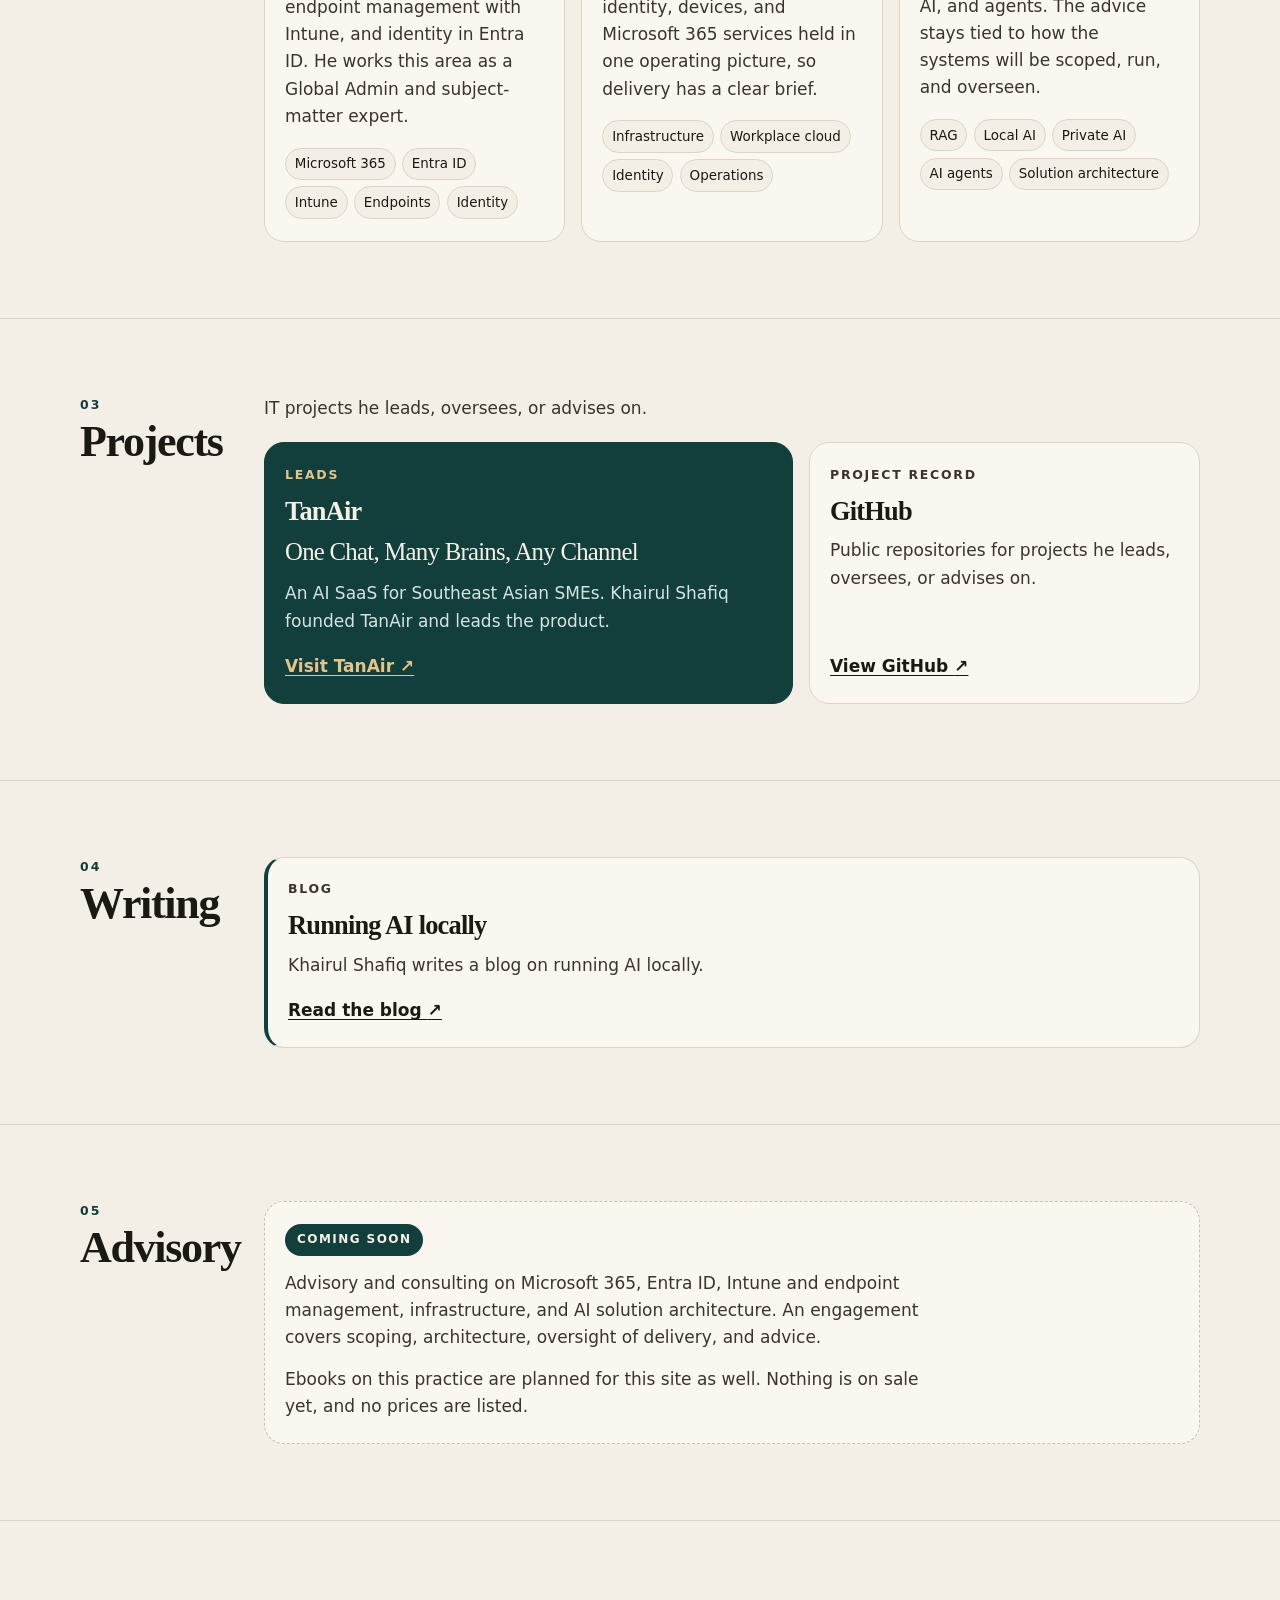
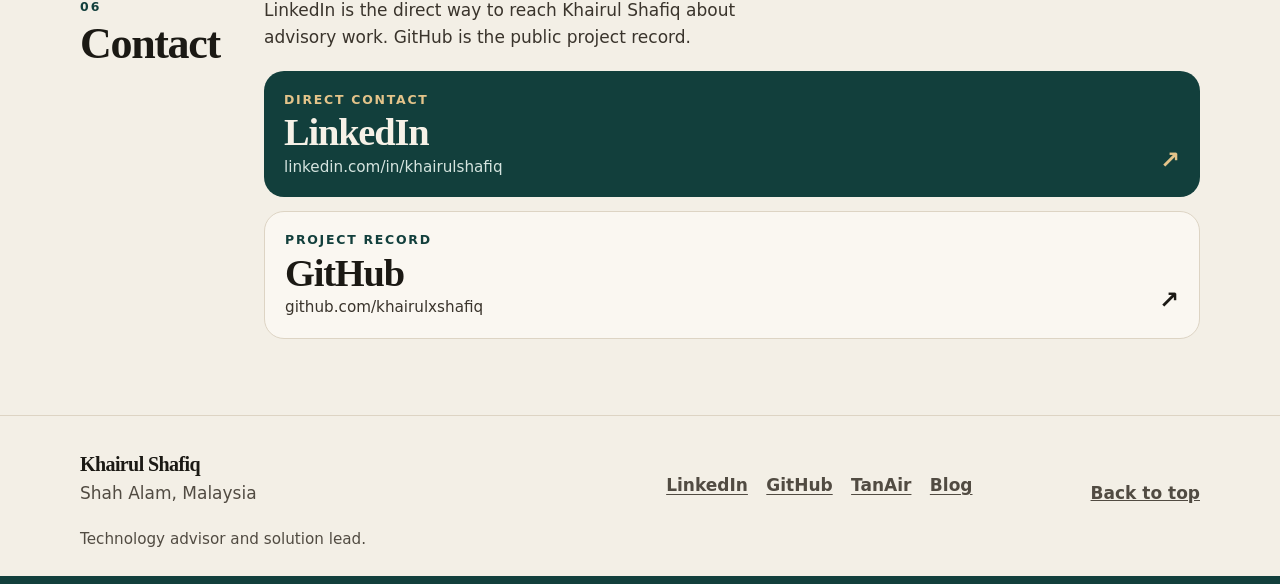
==== commit 8429358b: "Show only the name Khairul Shafiq Drop the patronymic and other name forms from the visible page, me" ====
--- a/index.html
+++ b/index.html
@@ -3,11 +3,11 @@
 <head>
   <meta charset="utf-8">
   <meta name="viewport" content="width=device-width, initial-scale=1">
-  <title>Mohammad Khairul Shafiq (Khairul Shafiq) | Technology Advisor</title>
-  <meta name="description" content="Mohammad Khairul Shafiq (Khairul Shafiq), Shah Alam, Malaysia. Technology advisor who scopes, architects, oversees delivery, and advises on IT and AI.">
+  <title>Khairul Shafiq | Technology Advisor &amp; Solution Lead</title>
+  <meta name="description" content="Khairul Shafiq is a technology advisor and solution lead in Shah Alam, Malaysia. He scopes, architects, oversees delivery, and advises on IT and AI.">
   <link rel="canonical" href="https://khairulxshafiq.github.io/KhairulShafiq/">
   <meta name="robots" content="index, follow, max-image-preview:large, max-snippet:-1, max-video-preview:-1">
-  <meta name="author" content="Mohammad Khairul Shafiq bin Mohd Nizam">
+  <meta name="author" content="Khairul Shafiq">
   <meta name="application-name" content="Khairul Shafiq">
   <meta name="theme-color" content="#f3efe6">
   <meta name="color-scheme" content="light">
@@ -17,18 +17,18 @@
   <meta property="og:type" content="profile">
   <meta property="og:site_name" content="Khairul Shafiq">
   <meta property="og:url" content="https://khairulxshafiq.github.io/KhairulShafiq/">
-  <meta property="og:title" content="Mohammad Khairul Shafiq (Khairul Shafiq) | Technology Advisor">
-  <meta property="og:description" content="Mohammad Khairul Shafiq (Khairul Shafiq), Shah Alam, Malaysia. Technology advisor who scopes, architects, oversees delivery, and advises on IT and AI.">
+  <meta property="og:title" content="Khairul Shafiq | Technology Advisor &amp; Solution Lead">
+  <meta property="og:description" content="Khairul Shafiq is a technology advisor and solution lead in Shah Alam, Malaysia. He scopes, architects, oversees delivery, and advises on IT and AI.">
   <meta property="og:image" content="https://khairulxshafiq.github.io/KhairulShafiq/og.png">
   <meta property="og:image:type" content="image/png">
   <meta property="og:image:width" content="1200">
   <meta property="og:image:height" content="630">
-  <meta property="og:image:alt" content="Khairul Shafiq, Mohammad Khairul Shafiq, technology advisor and solution lead based in Shah Alam, Malaysia.">
+  <meta property="og:image:alt" content="Khairul Shafiq, technology advisor and solution lead based in Shah Alam, Malaysia.">
   <meta name="twitter:card" content="summary_large_image">
-  <meta name="twitter:title" content="Mohammad Khairul Shafiq (Khairul Shafiq) | Technology Advisor">
-  <meta name="twitter:description" content="Mohammad Khairul Shafiq (Khairul Shafiq), Shah Alam, Malaysia. Technology advisor who scopes, architects, oversees delivery, and advises on IT and AI.">
+  <meta name="twitter:title" content="Khairul Shafiq | Technology Advisor &amp; Solution Lead">
+  <meta name="twitter:description" content="Khairul Shafiq is a technology advisor and solution lead in Shah Alam, Malaysia. He scopes, architects, oversees delivery, and advises on IT and AI.">
   <meta name="twitter:image" content="https://khairulxshafiq.github.io/KhairulShafiq/og.png">
-  <meta name="twitter:image:alt" content="Khairul Shafiq, Mohammad Khairul Shafiq, technology advisor and solution lead based in Shah Alam, Malaysia.">
+  <meta name="twitter:image:alt" content="Khairul Shafiq, technology advisor and solution lead based in Shah Alam, Malaysia.">
   <link rel="icon" href="favicon.svg" type="image/svg+xml">
   <link rel="icon" href="favicon-32.png" sizes="32x32" type="image/png">
   <link rel="apple-touch-icon" href="apple-touch-icon.png">
@@ -46,8 +46,8 @@
       {
         "@type": "Person",
         "@id": "https://khairulxshafiq.github.io/KhairulShafiq/#khairul-shafiq",
-        "name": "Mohammad Khairul Shafiq bin Mohd Nizam",
-        "alternateName": ["Khairul Shafiq", "Mohammad Khairul Shafiq"],
+        "name": "Khairul Shafiq",
+        "alternateName": ["Mohammad Khairul Shafiq"],
         "jobTitle": "Technology Solutioning",
         "description": "Technology advisor and solution lead based in Shah Alam, Malaysia. He handles IT and AI work by scoping it, architecting the solution, overseeing delivery, and advising. Microsoft 365 Global Admin and subject-matter expert in Microsoft 365, Intune and endpoint management, and Entra ID. Direction: infra-to-AI solution architecture, including retrieval-augmented generation, local and private AI, and AI agents. Founder and lead of TanAir.",
         "url": "https://khairulxshafiq.github.io/KhairulShafiq/",
@@ -97,9 +97,8 @@
         "@id": "https://khairulxshafiq.github.io/KhairulShafiq/#website",
         "url": "https://khairulxshafiq.github.io/KhairulShafiq/",
         "name": "Khairul Shafiq",
-        "alternateName": "Mohammad Khairul Shafiq",
         "inLanguage": "en",
-        "description": "Professional profile of Mohammad Khairul Shafiq, technology advisor and solution lead in Shah Alam, Malaysia.",
+        "description": "Professional profile of Khairul Shafiq, technology advisor and solution lead in Shah Alam, Malaysia.",
         "publisher": {
           "@id": "https://khairulxshafiq.github.io/KhairulShafiq/#khairul-shafiq"
         }
@@ -108,7 +107,7 @@
         "@type": "ProfilePage",
         "@id": "https://khairulxshafiq.github.io/KhairulShafiq/#profile",
         "url": "https://khairulxshafiq.github.io/KhairulShafiq/",
-        "name": "Mohammad Khairul Shafiq (Khairul Shafiq)",
+        "name": "Khairul Shafiq",
         "inLanguage": "en",
         "dateModified": "2026-11-09",
         "isPartOf": {
@@ -177,7 +176,6 @@
           <p class="eyebrow"><span>Technology solutioning</span> <span>Shah Alam, Malaysia</span></p>
           <h1 id="hero-heading">
             <span class="display-name"><span class="line">Khairul</span><span class="line">Shafiq</span></span>
-            <span class="legal-name">Mohammad Khairul Shafiq bin Mohd Nizam</span>
           </h1>
           <p class="lede">Technology advisor and solution lead for IT and AI.</p>
           <p class="support">He handles the work by scoping it, architecting the solution, overseeing delivery, and advising. The practice covers Microsoft 365, identity, infrastructure, and private AI, from Shah Alam.</p>
@@ -230,7 +228,7 @@
         </div>
         <div class="section-body about-grid">
           <div class="prose">
-            <p>Mohammad Khairul Shafiq bin Mohd Nizam — Khairul Shafiq — is based in Shah Alam, Malaysia. His practice is technology solutioning: he works as a solution lead, technology advisor, and consultant.</p>
+            <p>Khairul Shafiq is based in Shah Alam, Malaysia. His practice is technology solutioning: he works as a solution lead, technology advisor, and consultant.</p>
             <p>He has spent more than ten years in IT. He is a Microsoft 365 Global Admin and a subject-matter expert in Microsoft 365, Intune and endpoint management, and Entra ID identity.</p>
             <p>The direction of the practice is infra-to-AI solution architecture: retrieval-augmented generation, local and private AI, and agents. He shares that work in public. He founded TanAir and leads the product.</p>
           </div>
@@ -406,7 +404,6 @@
     <div class="wrap footer-grid">
       <p>
         <strong>Khairul Shafiq</strong><br>
-        Mohammad Khairul Shafiq bin Mohd Nizam<br>
         Shah Alam, Malaysia
       </p>
       <ul class="footer-links">
--- a/styles.css
+++ b/styles.css
@@ -338,18 +338,6 @@
   display: block;
 }
 
-.legal-name {
-  display: block;
-  max-width: 28ch;
-  margin-top: 1rem;
-  font-family: var(--sans);
-  font-weight: 500;
-  font-size: clamp(1rem, 1.5vw, 1.15rem);
-  letter-spacing: 0;
-  line-height: 1.45;
-  color: var(--ink-soft);
-}
-
 .lede {
   max-width: 22ch;
   margin-top: 1.5rem;
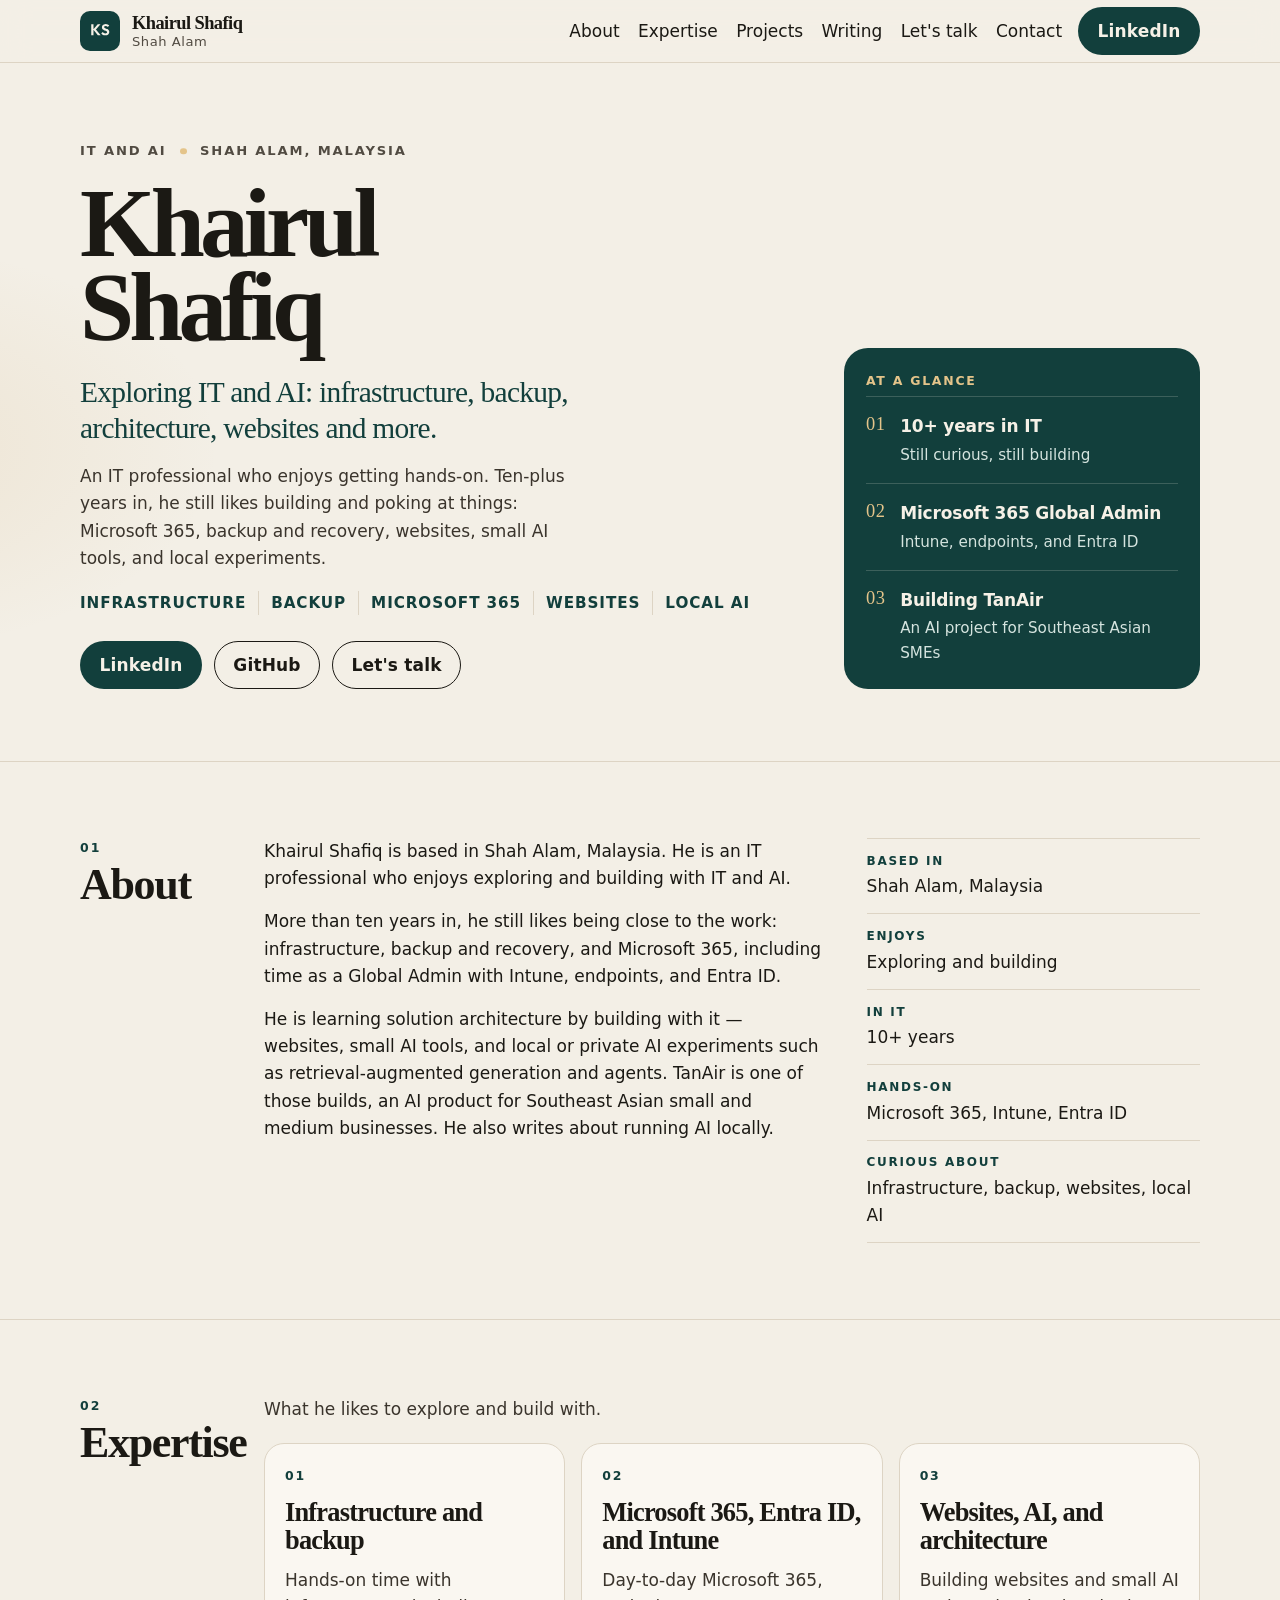
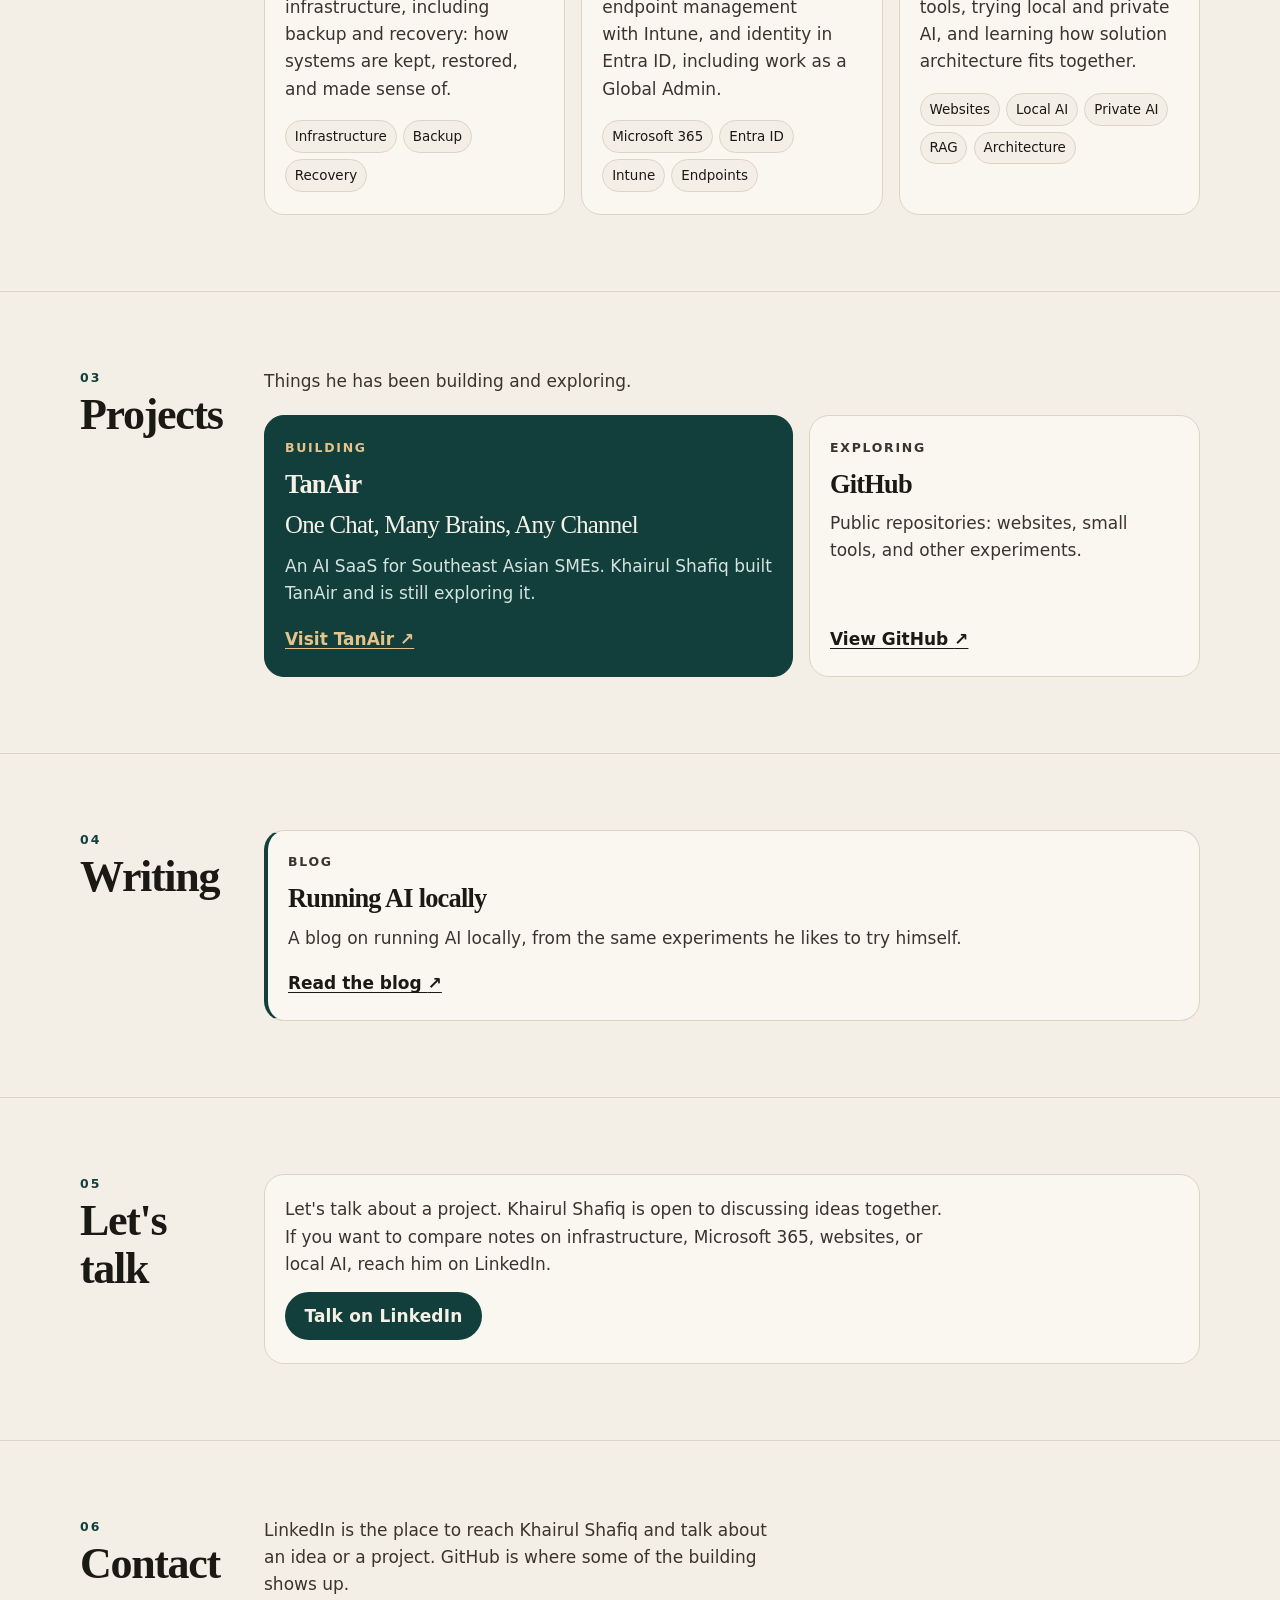
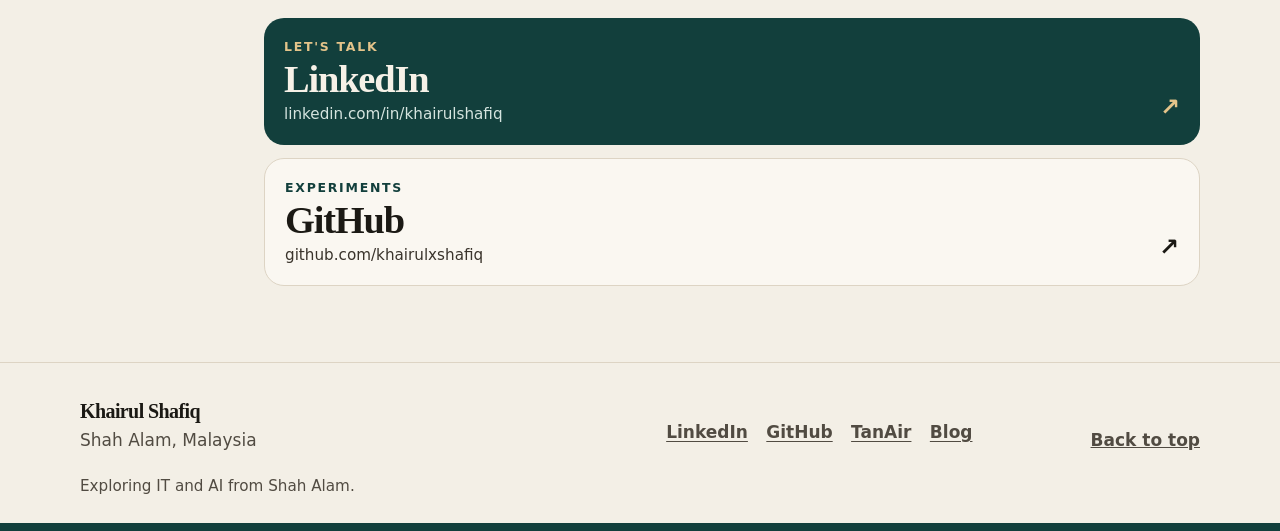
==== commit aec2bf5f: "Reframe the profile around exploring and building Present Khairul Shafiq as an IT professional who e" ====
--- a/index.html
+++ b/index.html
@@ -3,8 +3,8 @@
 <head>
   <meta charset="utf-8">
   <meta name="viewport" content="width=device-width, initial-scale=1">
-  <title>Khairul Shafiq | Technology Advisor &amp; Solution Lead</title>
-  <meta name="description" content="Khairul Shafiq is a technology advisor and solution lead in Shah Alam, Malaysia. He scopes, architects, oversees delivery, and advises on IT and AI.">
+  <title>Khairul Shafiq | IT &amp; AI Explorer</title>
+  <meta name="description" content="Khairul Shafiq explores and builds with IT and AI from Shah Alam: infrastructure, backup, Microsoft 365, websites, and local AI.">
   <link rel="canonical" href="https://khairulxshafiq.github.io/KhairulShafiq/">
   <meta name="robots" content="index, follow, max-image-preview:large, max-snippet:-1, max-video-preview:-1">
   <meta name="author" content="Khairul Shafiq">
@@ -17,18 +17,18 @@
   <meta property="og:type" content="profile">
   <meta property="og:site_name" content="Khairul Shafiq">
   <meta property="og:url" content="https://khairulxshafiq.github.io/KhairulShafiq/">
-  <meta property="og:title" content="Khairul Shafiq | Technology Advisor &amp; Solution Lead">
-  <meta property="og:description" content="Khairul Shafiq is a technology advisor and solution lead in Shah Alam, Malaysia. He scopes, architects, oversees delivery, and advises on IT and AI.">
+  <meta property="og:title" content="Khairul Shafiq | IT &amp; AI Explorer">
+  <meta property="og:description" content="Khairul Shafiq explores and builds with IT and AI from Shah Alam: infrastructure, backup, Microsoft 365, websites, and local AI.">
   <meta property="og:image" content="https://khairulxshafiq.github.io/KhairulShafiq/og.png">
   <meta property="og:image:type" content="image/png">
   <meta property="og:image:width" content="1200">
   <meta property="og:image:height" content="630">
-  <meta property="og:image:alt" content="Khairul Shafiq, technology advisor and solution lead based in Shah Alam, Malaysia.">
+  <meta property="og:image:alt" content="Khairul Shafiq, exploring IT and AI from Shah Alam, Malaysia.">
   <meta name="twitter:card" content="summary_large_image">
-  <meta name="twitter:title" content="Khairul Shafiq | Technology Advisor &amp; Solution Lead">
-  <meta name="twitter:description" content="Khairul Shafiq is a technology advisor and solution lead in Shah Alam, Malaysia. He scopes, architects, oversees delivery, and advises on IT and AI.">
+  <meta name="twitter:title" content="Khairul Shafiq | IT &amp; AI Explorer">
+  <meta name="twitter:description" content="Khairul Shafiq explores and builds with IT and AI from Shah Alam: infrastructure, backup, Microsoft 365, websites, and local AI.">
   <meta name="twitter:image" content="https://khairulxshafiq.github.io/KhairulShafiq/og.png">
-  <meta name="twitter:image:alt" content="Khairul Shafiq, technology advisor and solution lead based in Shah Alam, Malaysia.">
+  <meta name="twitter:image:alt" content="Khairul Shafiq, exploring IT and AI from Shah Alam, Malaysia.">
   <link rel="icon" href="favicon.svg" type="image/svg+xml">
   <link rel="icon" href="favicon-32.png" sizes="32x32" type="image/png">
   <link rel="apple-touch-icon" href="apple-touch-icon.png">
@@ -48,8 +48,8 @@
         "@id": "https://khairulxshafiq.github.io/KhairulShafiq/#khairul-shafiq",
         "name": "Khairul Shafiq",
         "alternateName": ["Mohammad Khairul Shafiq"],
-        "jobTitle": "Technology Solutioning",
-        "description": "Technology advisor and solution lead based in Shah Alam, Malaysia. He handles IT and AI work by scoping it, architecting the solution, overseeing delivery, and advising. Microsoft 365 Global Admin and subject-matter expert in Microsoft 365, Intune and endpoint management, and Entra ID. Direction: infra-to-AI solution architecture, including retrieval-augmented generation, local and private AI, and AI agents. Founder and lead of TanAir.",
+        "jobTitle": "IT professional",
+        "description": "IT professional in Shah Alam, Malaysia, who enjoys exploring and building with IT and AI: infrastructure, backup and recovery, Microsoft 365, websites, small AI tools, and local or private AI experiments. He is learning solution architecture by building with it. He built TanAir, an AI SaaS for Southeast Asian SMEs.",
         "url": "https://khairulxshafiq.github.io/KhairulShafiq/",
         "image": "https://khairulxshafiq.github.io/KhairulShafiq/og.png",
         "mainEntityOfPage": "https://khairulxshafiq.github.io/KhairulShafiq/",
@@ -69,8 +69,8 @@
         },
         "hasOccupation": {
           "@type": "Occupation",
-          "name": "Technology advisor",
-          "description": "Scopes, architects, oversees delivery, and advises on IT and AI work, including Microsoft 365, Entra ID, Intune, infrastructure, and AI solution architecture."
+          "name": "IT professional",
+          "description": "Explores and builds with infrastructure, backup and recovery, Microsoft 365, websites, small AI tools, and local or private AI."
         },
         "sameAs": [
           "https://www.linkedin.com/in/khairulshafiq",
@@ -85,7 +85,10 @@
           "Microsoft Entra ID",
           "Identity management",
           "Cloud infrastructure",
-          "AI solution architecture",
+          "Backup and recovery",
+          "Websites",
+          "Small AI tools",
+          "Solution architecture",
           "Retrieval-augmented generation",
           "Local AI",
           "Private AI",
@@ -98,7 +101,7 @@
         "url": "https://khairulxshafiq.github.io/KhairulShafiq/",
         "name": "Khairul Shafiq",
         "inLanguage": "en",
-        "description": "Professional profile of Khairul Shafiq, technology advisor and solution lead in Shah Alam, Malaysia.",
+        "description": "Profile of Khairul Shafiq, an IT professional in Shah Alam exploring and building with IT and AI.",
         "publisher": {
           "@id": "https://khairulxshafiq.github.io/KhairulShafiq/#khairul-shafiq"
         }
@@ -162,7 +165,7 @@
           <li><a href="#expertise">Expertise</a></li>
           <li><a href="#projects">Projects</a></li>
           <li><a href="#writing">Writing</a></li>
-          <li><a href="#advisory">Advisory</a></li>
+          <li><a href="#talk">Let's talk</a></li>
           <li><a href="#contact">Contact</a></li>
         </ul>
       </nav>
@@ -173,22 +176,23 @@
     <section class="hero" aria-labelledby="hero-heading">
       <div class="wrap hero-grid">
         <div class="hero-copy">
-          <p class="eyebrow"><span>Technology solutioning</span> <span>Shah Alam, Malaysia</span></p>
+          <p class="eyebrow"><span>IT and AI</span> <span>Shah Alam, Malaysia</span></p>
           <h1 id="hero-heading">
             <span class="display-name"><span class="line">Khairul</span><span class="line">Shafiq</span></span>
           </h1>
-          <p class="lede">Technology advisor and solution lead for IT and AI.</p>
-          <p class="support">He handles the work by scoping it, architecting the solution, overseeing delivery, and advising. The practice covers Microsoft 365, identity, infrastructure, and private AI, from Shah Alam.</p>
-          <ul class="practice" aria-label="How he handles the work">
-            <li>Scope</li>
-            <li>Architect</li>
-            <li>Oversee delivery</li>
-            <li>Advise</li>
+          <p class="lede">Exploring IT and AI: infrastructure, backup, architecture, websites and more.</p>
+          <p class="support">An IT professional who enjoys getting hands-on. Ten-plus years in, he still likes building and poking at things: Microsoft 365, backup and recovery, websites, small AI tools, and local experiments.</p>
+          <ul class="practice" aria-label="What he explores">
+            <li>Infrastructure</li>
+            <li>Backup</li>
+            <li>Microsoft 365</li>
+            <li>Websites</li>
+            <li>Local AI</li>
           </ul>
           <div class="cta-row">
             <a class="button button-primary" href="https://www.linkedin.com/in/khairulshafiq" rel="me noopener noreferrer" target="_blank">LinkedIn<span class="visually-hidden"> (opens in a new tab)</span></a>
             <a class="button button-secondary" href="https://github.com/khairulxshafiq" rel="me noopener noreferrer" target="_blank">GitHub<span class="visually-hidden"> (opens in a new tab)</span></a>
-            <a class="button button-secondary" href="#contact">Contact</a>
+            <a class="button button-secondary" href="#talk">Let's talk</a>
           </div>
         </div>
         <aside class="hero-panel" aria-label="At a glance">
@@ -198,7 +202,7 @@
               <span class="glance-num">01</span>
               <span class="glance-copy">
                 <strong>10+ years in IT</strong>
-                <span>Technology solutioning</span>
+                <span>Still curious, still building</span>
               </span>
             </li>
             <li>
@@ -211,8 +215,8 @@
             <li>
               <span class="glance-num">03</span>
               <span class="glance-copy">
-                <strong>Leads TanAir</strong>
-                <span>AI SaaS for Southeast Asian SMEs</span>
+                <strong>Building TanAir</strong>
+                <span>An AI project for Southeast Asian SMEs</span>
               </span>
             </li>
           </ul>
@@ -228,9 +232,9 @@
         </div>
         <div class="section-body about-grid">
           <div class="prose">
-            <p>Khairul Shafiq is based in Shah Alam, Malaysia. His practice is technology solutioning: he works as a solution lead, technology advisor, and consultant.</p>
-            <p>He has spent more than ten years in IT. He is a Microsoft 365 Global Admin and a subject-matter expert in Microsoft 365, Intune and endpoint management, and Entra ID identity.</p>
-            <p>The direction of the practice is infra-to-AI solution architecture: retrieval-augmented generation, local and private AI, and agents. He shares that work in public. He founded TanAir and leads the product.</p>
+            <p>Khairul Shafiq is based in Shah Alam, Malaysia. He is an IT professional who enjoys exploring and building with IT and AI.</p>
+            <p>More than ten years in, he still likes being close to the work: infrastructure, backup and recovery, and Microsoft 365, including time as a Global Admin with Intune, endpoints, and Entra ID.</p>
+            <p>He is learning solution architecture by building with it — websites, small AI tools, and local or private AI experiments such as retrieval-augmented generation and agents. TanAir is one of those builds, an AI product for Southeast Asian small and medium businesses. He also writes about running AI locally.</p>
           </div>
           <dl class="fact-list">
             <div>
@@ -238,20 +242,20 @@
               <dd>Shah Alam, Malaysia</dd>
             </div>
             <div>
-              <dt>Practice</dt>
-              <dd>Technology solutioning</dd>
+              <dt>Enjoys</dt>
+              <dd>Exploring and building</dd>
             </div>
             <div>
-              <dt>Role</dt>
-              <dd>Solution lead and technology advisor</dd>
+              <dt>In IT</dt>
+              <dd>10+ years</dd>
             </div>
             <div>
-              <dt>Depth</dt>
+              <dt>Hands-on</dt>
               <dd>Microsoft 365, Intune, Entra ID</dd>
             </div>
             <div>
-              <dt>Direction</dt>
-              <dd>Infra-to-AI solution architecture</dd>
+              <dt>Curious about</dt>
+              <dd>Infrastructure, backup, websites, local AI</dd>
             </div>
           </dl>
         </div>
@@ -265,41 +269,39 @@
           <h2 id="expertise-heading">Expertise</h2>
         </div>
         <div class="section-body">
-          <p class="section-intro">Where he scopes, architects, oversees, and advises.</p>
+          <p class="section-intro">What he likes to explore and build with.</p>
           <div class="card-grid card-grid-3">
             <article class="expert-card">
               <p class="kicker">01</p>
+              <h3>Infrastructure and backup</h3>
+              <p>Hands-on time with infrastructure, including backup and recovery: how systems are kept, restored, and made sense of.</p>
+              <ul class="tag-list" aria-label="Topics">
+                <li>Infrastructure</li>
+                <li>Backup</li>
+                <li>Recovery</li>
+              </ul>
+            </article>
+            <article class="expert-card">
+              <p class="kicker">02</p>
               <h3>Microsoft 365, Entra ID, and Intune</h3>
-              <p>Advisory and oversight for the Microsoft 365 estate, endpoint management with Intune, and identity in Entra ID. He works this area as a Global Admin and subject-matter expert.</p>
+              <p>Day-to-day Microsoft 365, endpoint management with Intune, and identity in Entra ID, including work as a Global Admin.</p>
               <ul class="tag-list" aria-label="Topics">
                 <li>Microsoft 365</li>
                 <li>Entra ID</li>
                 <li>Intune</li>
                 <li>Endpoints</li>
-                <li>Identity</li>
-              </ul>
-            </article>
-            <article class="expert-card">
-              <p class="kicker">02</p>
-              <h3>Cloud and infrastructure</h3>
-              <p>Architecture and oversight for the workplace platform: identity, devices, and Microsoft 365 services held in one operating picture, so delivery has a clear brief.</p>
-              <ul class="tag-list" aria-label="Topics">
-                <li>Infrastructure</li>
-                <li>Workplace cloud</li>
-                <li>Identity</li>
-                <li>Operations</li>
               </ul>
             </article>
             <article class="expert-card">
               <p class="kicker">03</p>
-              <h3>AI solution architecture</h3>
-              <p>Solution architecture for retrieval-augmented generation, local and private AI, and agents. The advice stays tied to how the systems will be scoped, run, and overseen.</p>
+              <h3>Websites, AI, and architecture</h3>
+              <p>Building websites and small AI tools, trying local and private AI, and learning how solution architecture fits together.</p>
               <ul class="tag-list" aria-label="Topics">
-                <li>RAG</li>
+                <li>Websites</li>
                 <li>Local AI</li>
                 <li>Private AI</li>
-                <li>AI agents</li>
-                <li>Solution architecture</li>
+                <li>RAG</li>
+                <li>Architecture</li>
               </ul>
             </article>
           </div>
@@ -314,19 +316,19 @@
           <h2 id="projects-heading">Projects</h2>
         </div>
         <div class="section-body">
-          <p class="section-intro">IT projects he leads, oversees, or advises on.</p>
+          <p class="section-intro">Things he has been building and exploring.</p>
           <div class="card-grid card-grid-2">
             <a class="project-card featured" href="https://tanair.my" target="_blank" rel="noopener noreferrer">
-              <p class="kicker">Leads</p>
+              <p class="kicker">Building</p>
               <h3>TanAir</h3>
               <p class="tagline">One Chat, Many Brains, Any Channel</p>
-              <p>An AI SaaS for Southeast Asian SMEs. Khairul Shafiq founded TanAir and leads the product.</p>
+              <p>An AI SaaS for Southeast Asian SMEs. Khairul Shafiq built TanAir and is still exploring it.</p>
               <span class="card-go">Visit TanAir <span aria-hidden="true">↗</span><span class="visually-hidden"> (opens in a new tab)</span></span>
             </a>
             <a class="project-card" href="https://github.com/khairulxshafiq" target="_blank" rel="me noopener noreferrer">
-              <p class="kicker">Project record</p>
+              <p class="kicker">Exploring</p>
               <h3>GitHub</h3>
-              <p>Public repositories for projects he leads, oversees, or advises on.</p>
+              <p>Public repositories: websites, small tools, and other experiments.</p>
               <span class="card-go">View GitHub <span aria-hidden="true">↗</span><span class="visually-hidden"> (opens in a new tab)</span></span>
             </a>
           </div>
@@ -344,24 +346,23 @@
           <a class="writing-card" href="https://tanair-ai.blogspot.com" target="_blank" rel="noopener noreferrer">
             <p class="kicker">Blog</p>
             <h3>Running AI locally</h3>
-            <p>Khairul Shafiq writes a blog on running AI locally.</p>
+            <p>A blog on running AI locally, from the same experiments he likes to try himself.</p>
             <span class="card-go">Read the blog <span aria-hidden="true">↗</span><span class="visually-hidden"> (opens in a new tab)</span></span>
           </a>
         </div>
       </div>
     </section>
 
-    <section class="section" id="advisory" aria-labelledby="advisory-heading">
+    <section class="section" id="talk" aria-labelledby="talk-heading">
       <div class="wrap section-grid">
         <div class="section-head">
           <p class="sec-index">05</p>
-          <h2 id="advisory-heading">Advisory</h2>
+          <h2 id="talk-heading">Let's talk</h2>
         </div>
         <div class="section-body">
           <div class="soon">
-            <p class="pill">Coming soon</p>
-            <p>Advisory and consulting on Microsoft 365, Entra ID, Intune and endpoint management, infrastructure, and AI solution architecture. An engagement covers scoping, architecture, oversight of delivery, and advice.</p>
-            <p>Ebooks on this practice are planned for this site as well. Nothing is on sale yet, and no prices are listed.</p>
+            <p>Let's talk about a project. Khairul Shafiq is open to discussing ideas together. If you want to compare notes on infrastructure, Microsoft 365, websites, or local AI, reach him on LinkedIn.</p>
+            <a class="button button-primary" href="https://www.linkedin.com/in/khairulshafiq" rel="me noopener noreferrer" target="_blank">Talk on LinkedIn<span class="visually-hidden"> (opens in a new tab)</span></a>
           </div>
         </div>
       </div>
@@ -374,11 +375,11 @@
           <h2 id="contact-heading">Contact</h2>
         </div>
         <div class="section-body">
-          <p class="section-intro">LinkedIn is the direct way to reach Khairul Shafiq about advisory work. GitHub is the public project record.</p>
+          <p class="section-intro">LinkedIn is the place to reach Khairul Shafiq and talk about an idea or a project. GitHub is where some of the building shows up.</p>
           <div class="contact-list">
             <a class="contact-primary" href="https://www.linkedin.com/in/khairulshafiq" rel="me noopener noreferrer" target="_blank">
               <span class="contact-copy">
-                <span class="kicker">Direct contact</span>
+                <span class="kicker">Let's talk</span>
                 <span class="contact-title">LinkedIn</span>
                 <span class="contact-url">linkedin.com/in/khairulshafiq</span>
               </span>
@@ -387,7 +388,7 @@
             </a>
             <a class="contact-secondary" href="https://github.com/khairulxshafiq" rel="me noopener noreferrer" target="_blank">
               <span class="contact-copy">
-                <span class="kicker">Project record</span>
+                <span class="kicker">Experiments</span>
                 <span class="contact-title">GitHub</span>
                 <span class="contact-url">github.com/khairulxshafiq</span>
               </span>
@@ -414,7 +415,7 @@
       </ul>
       <p><a href="#top">Back to top</a></p>
     </div>
-    <p class="colophon wrap">Technology advisor and solution lead.</p>
+    <p class="colophon wrap">Exploring IT and AI from Shah Alam.</p>
   </footer>
   <div class="end-bar" aria-hidden="true"></div>
 </body>
--- a/styles.css
+++ b/styles.css
@@ -339,7 +339,7 @@
 }
 
 .lede {
-  max-width: 22ch;
+  max-width: 34ch;
   margin-top: 1.5rem;
   font-family: var(--serif);
   font-weight: 520;
@@ -621,8 +621,7 @@
 .soon {
   display: grid;
   gap: 0.9rem;
-  border-style: dashed;
-  border-color: #c9bfae;
+  justify-items: start;
 }
 
 .soon p:not(.pill) {
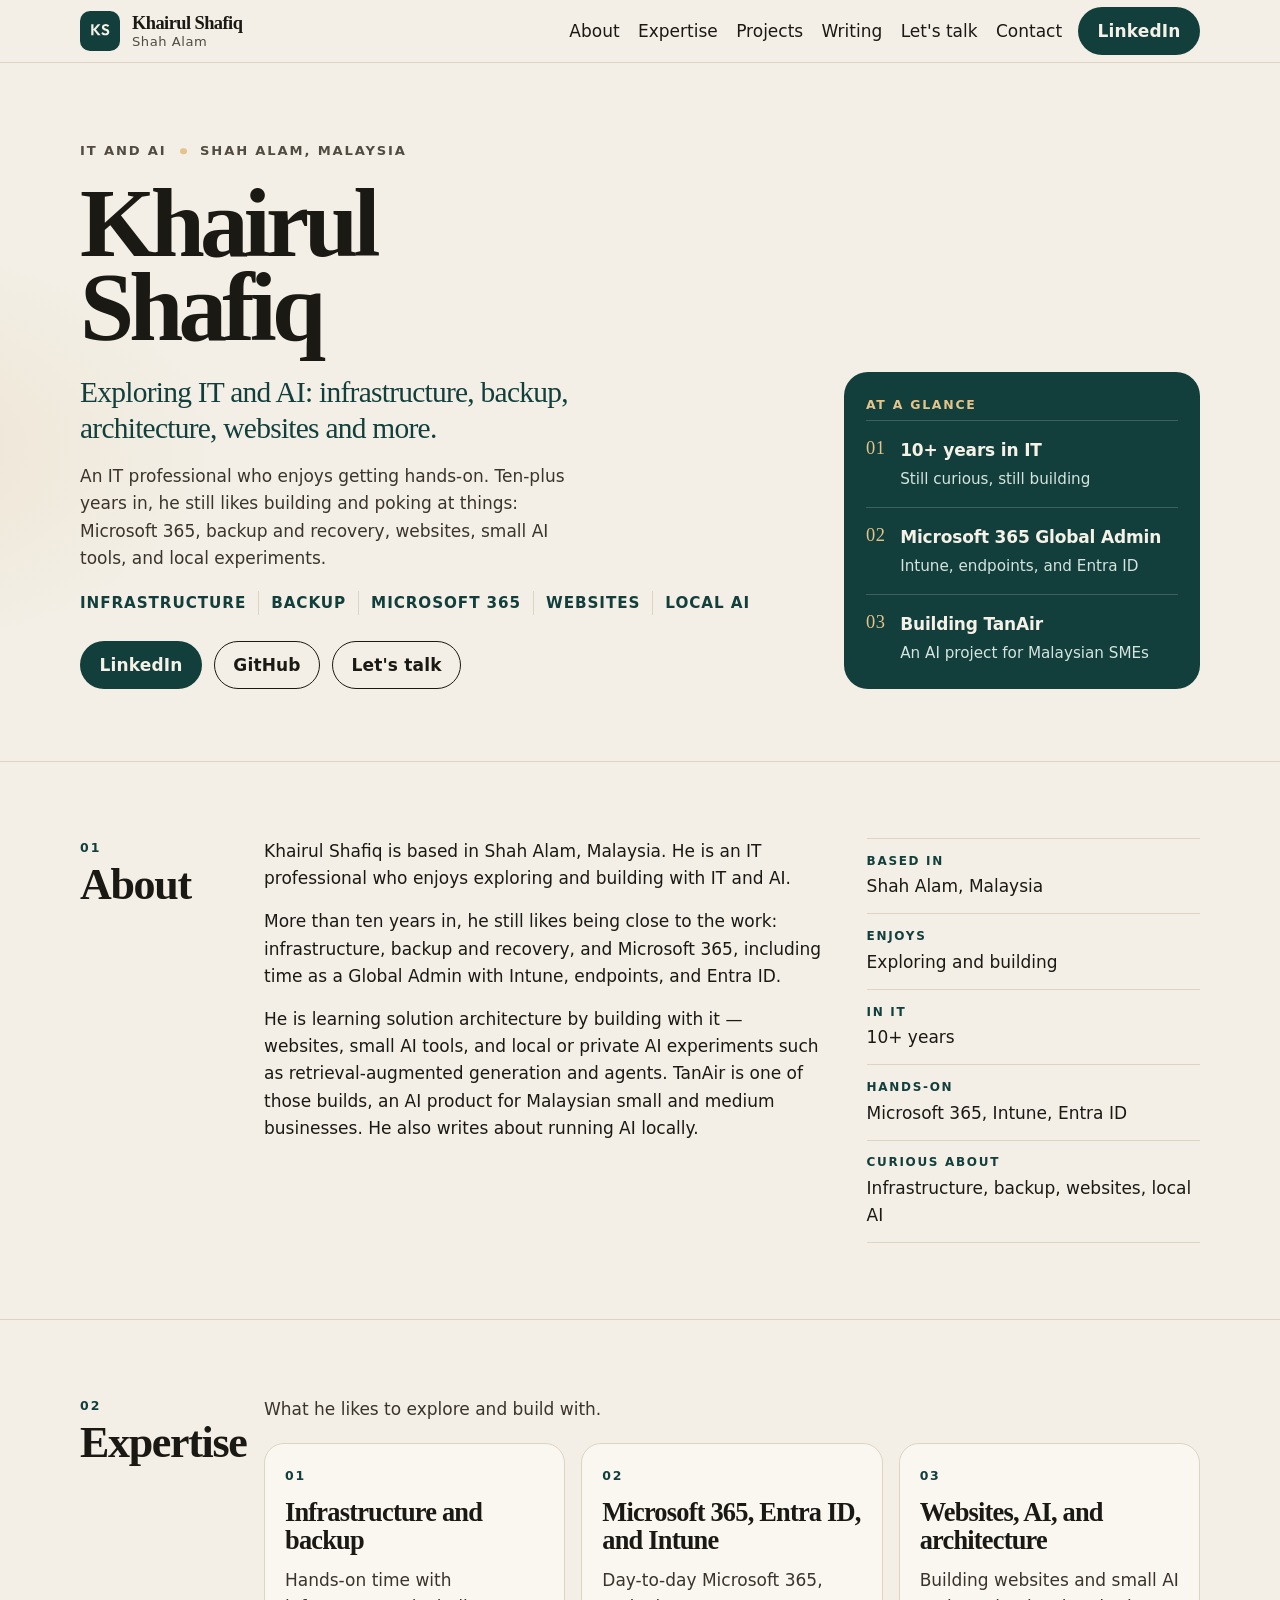
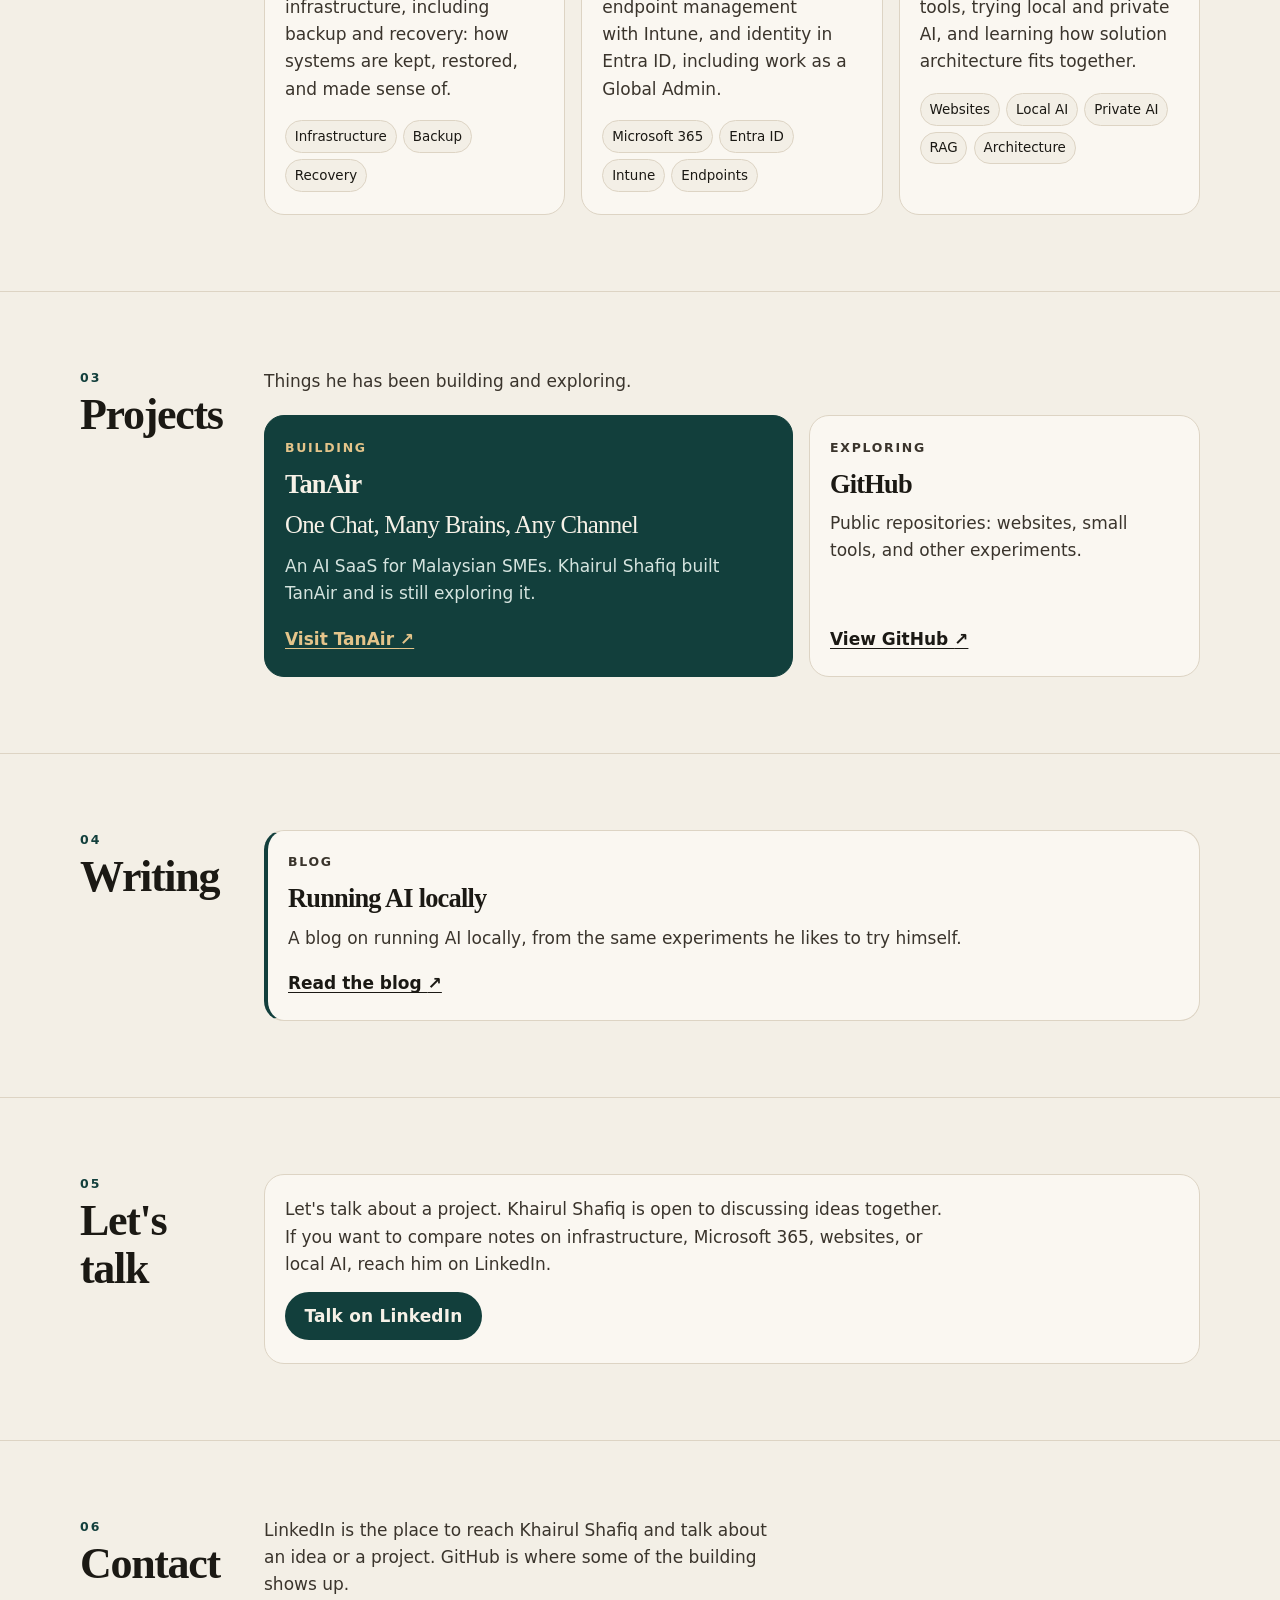
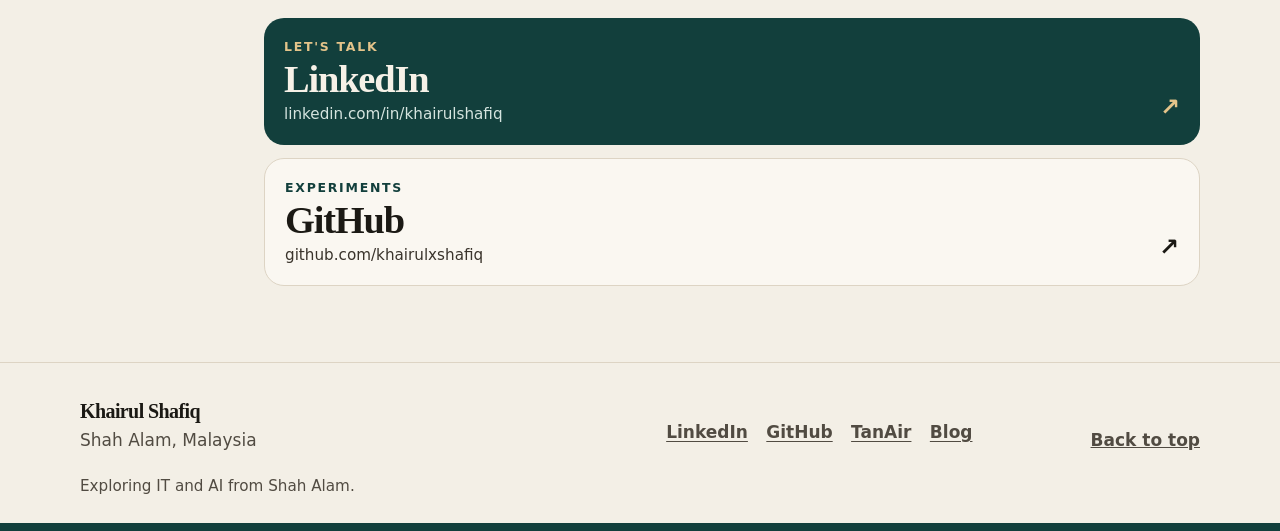
==== commit 80a3dc02: "Describe TanAir as a product for Malaysian SMEs Replace Southeast Asian with Malaysian in the profil" ====
--- a/index.html
+++ b/index.html
@@ -49,7 +49,7 @@
         "name": "Khairul Shafiq",
         "alternateName": ["Mohammad Khairul Shafiq"],
         "jobTitle": "IT professional",
-        "description": "IT professional in Shah Alam, Malaysia, who enjoys exploring and building with IT and AI: infrastructure, backup and recovery, Microsoft 365, websites, small AI tools, and local or private AI experiments. He is learning solution architecture by building with it. He built TanAir, an AI SaaS for Southeast Asian SMEs.",
+        "description": "IT professional in Shah Alam, Malaysia, who enjoys exploring and building with IT and AI: infrastructure, backup and recovery, Microsoft 365, websites, small AI tools, and local or private AI experiments. He is learning solution architecture by building with it. He built TanAir, an AI SaaS for Malaysian SMEs.",
         "url": "https://khairulxshafiq.github.io/KhairulShafiq/",
         "image": "https://khairulxshafiq.github.io/KhairulShafiq/og.png",
         "mainEntityOfPage": "https://khairulxshafiq.github.io/KhairulShafiq/",
@@ -129,7 +129,7 @@
         "name": "TanAir",
         "url": "https://tanair.my",
         "slogan": "One Chat, Many Brains, Any Channel",
-        "description": "An AI SaaS for Southeast Asian SMEs.",
+        "description": "An AI SaaS for Malaysian SMEs.",
         "founder": {
           "@id": "https://khairulxshafiq.github.io/KhairulShafiq/#khairul-shafiq"
         }
@@ -216,7 +216,7 @@
               <span class="glance-num">03</span>
               <span class="glance-copy">
                 <strong>Building TanAir</strong>
-                <span>An AI project for Southeast Asian SMEs</span>
+                <span>An AI project for Malaysian SMEs</span>
               </span>
             </li>
           </ul>
@@ -234,7 +234,7 @@
           <div class="prose">
             <p>Khairul Shafiq is based in Shah Alam, Malaysia. He is an IT professional who enjoys exploring and building with IT and AI.</p>
             <p>More than ten years in, he still likes being close to the work: infrastructure, backup and recovery, and Microsoft 365, including time as a Global Admin with Intune, endpoints, and Entra ID.</p>
-            <p>He is learning solution architecture by building with it — websites, small AI tools, and local or private AI experiments such as retrieval-augmented generation and agents. TanAir is one of those builds, an AI product for Southeast Asian small and medium businesses. He also writes about running AI locally.</p>
+            <p>He is learning solution architecture by building with it — websites, small AI tools, and local or private AI experiments such as retrieval-augmented generation and agents. TanAir is one of those builds, an AI product for Malaysian small and medium businesses. He also writes about running AI locally.</p>
           </div>
           <dl class="fact-list">
             <div>
@@ -322,7 +322,7 @@
               <p class="kicker">Building</p>
               <h3>TanAir</h3>
               <p class="tagline">One Chat, Many Brains, Any Channel</p>
-              <p>An AI SaaS for Southeast Asian SMEs. Khairul Shafiq built TanAir and is still exploring it.</p>
+              <p>An AI SaaS for Malaysian SMEs. Khairul Shafiq built TanAir and is still exploring it.</p>
               <span class="card-go">Visit TanAir <span aria-hidden="true">↗</span><span class="visually-hidden"> (opens in a new tab)</span></span>
             </a>
             <a class="project-card" href="https://github.com/khairulxshafiq" target="_blank" rel="me noopener noreferrer">
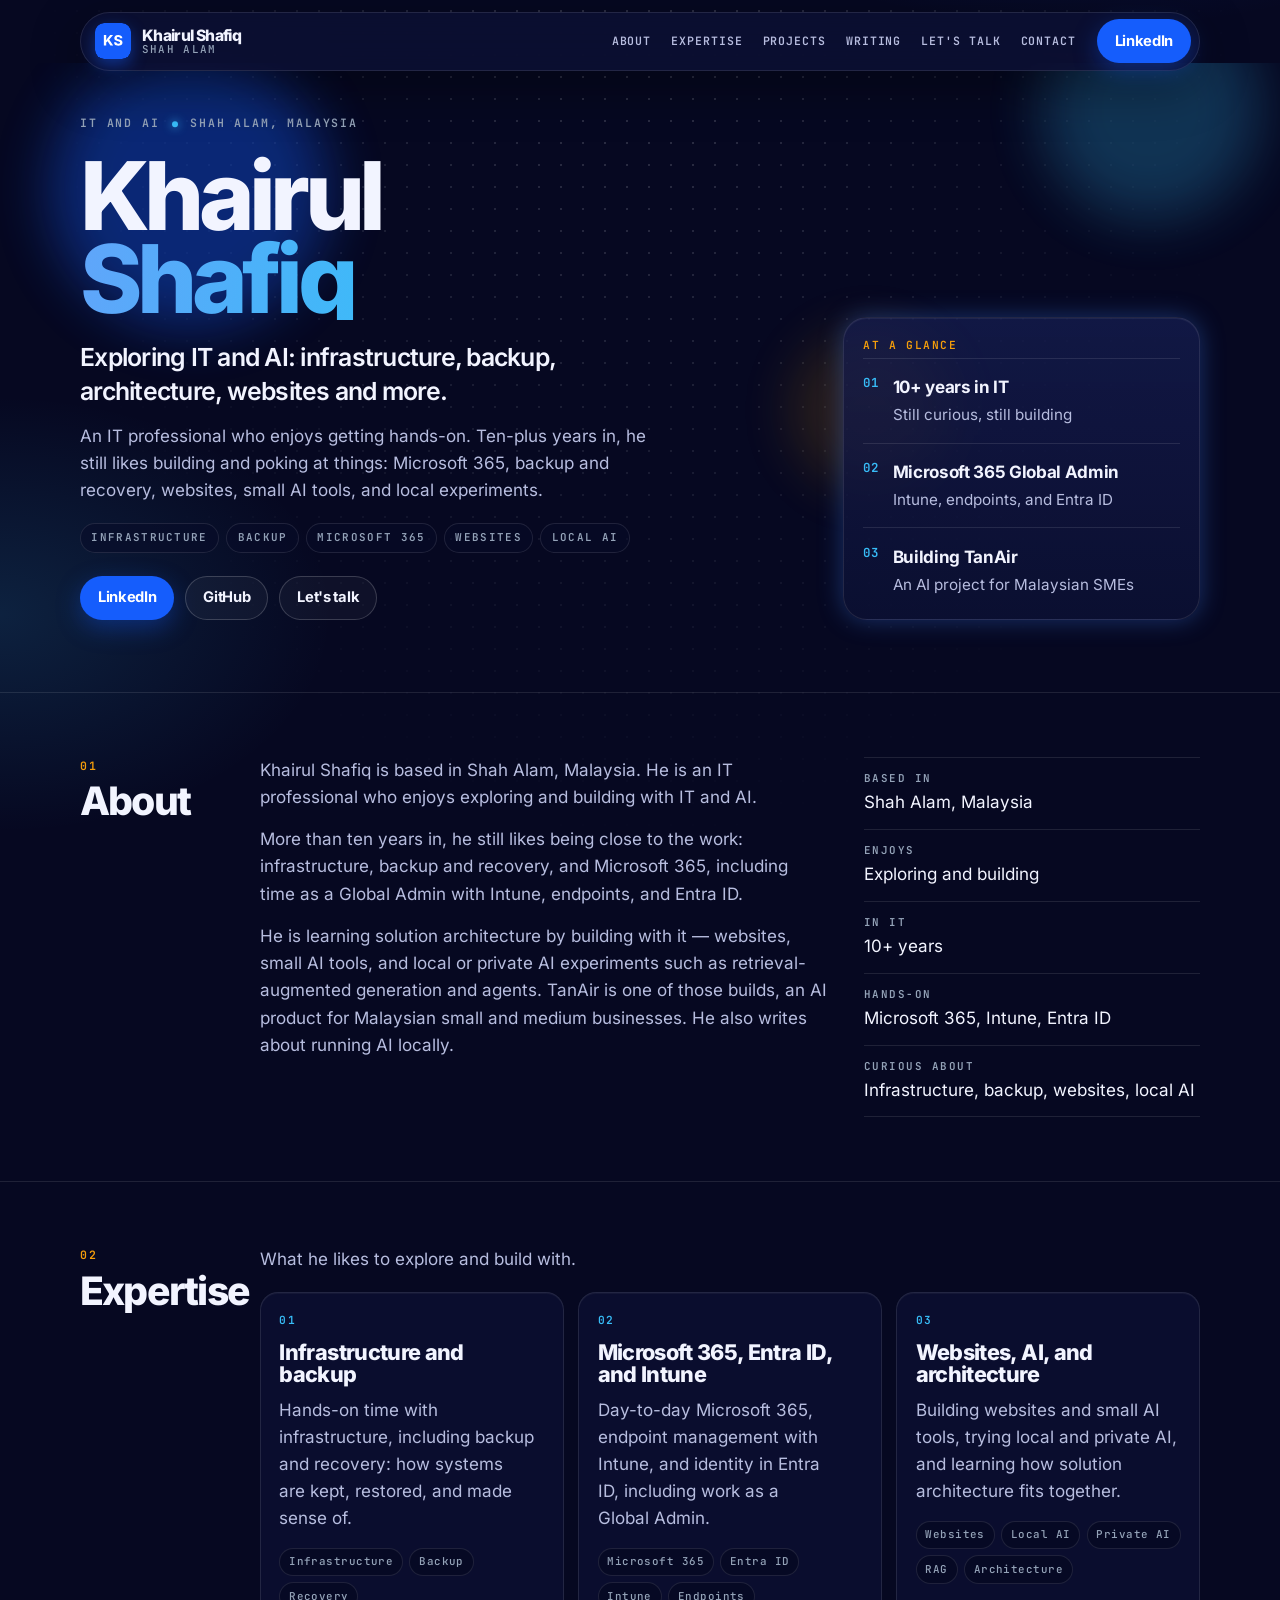
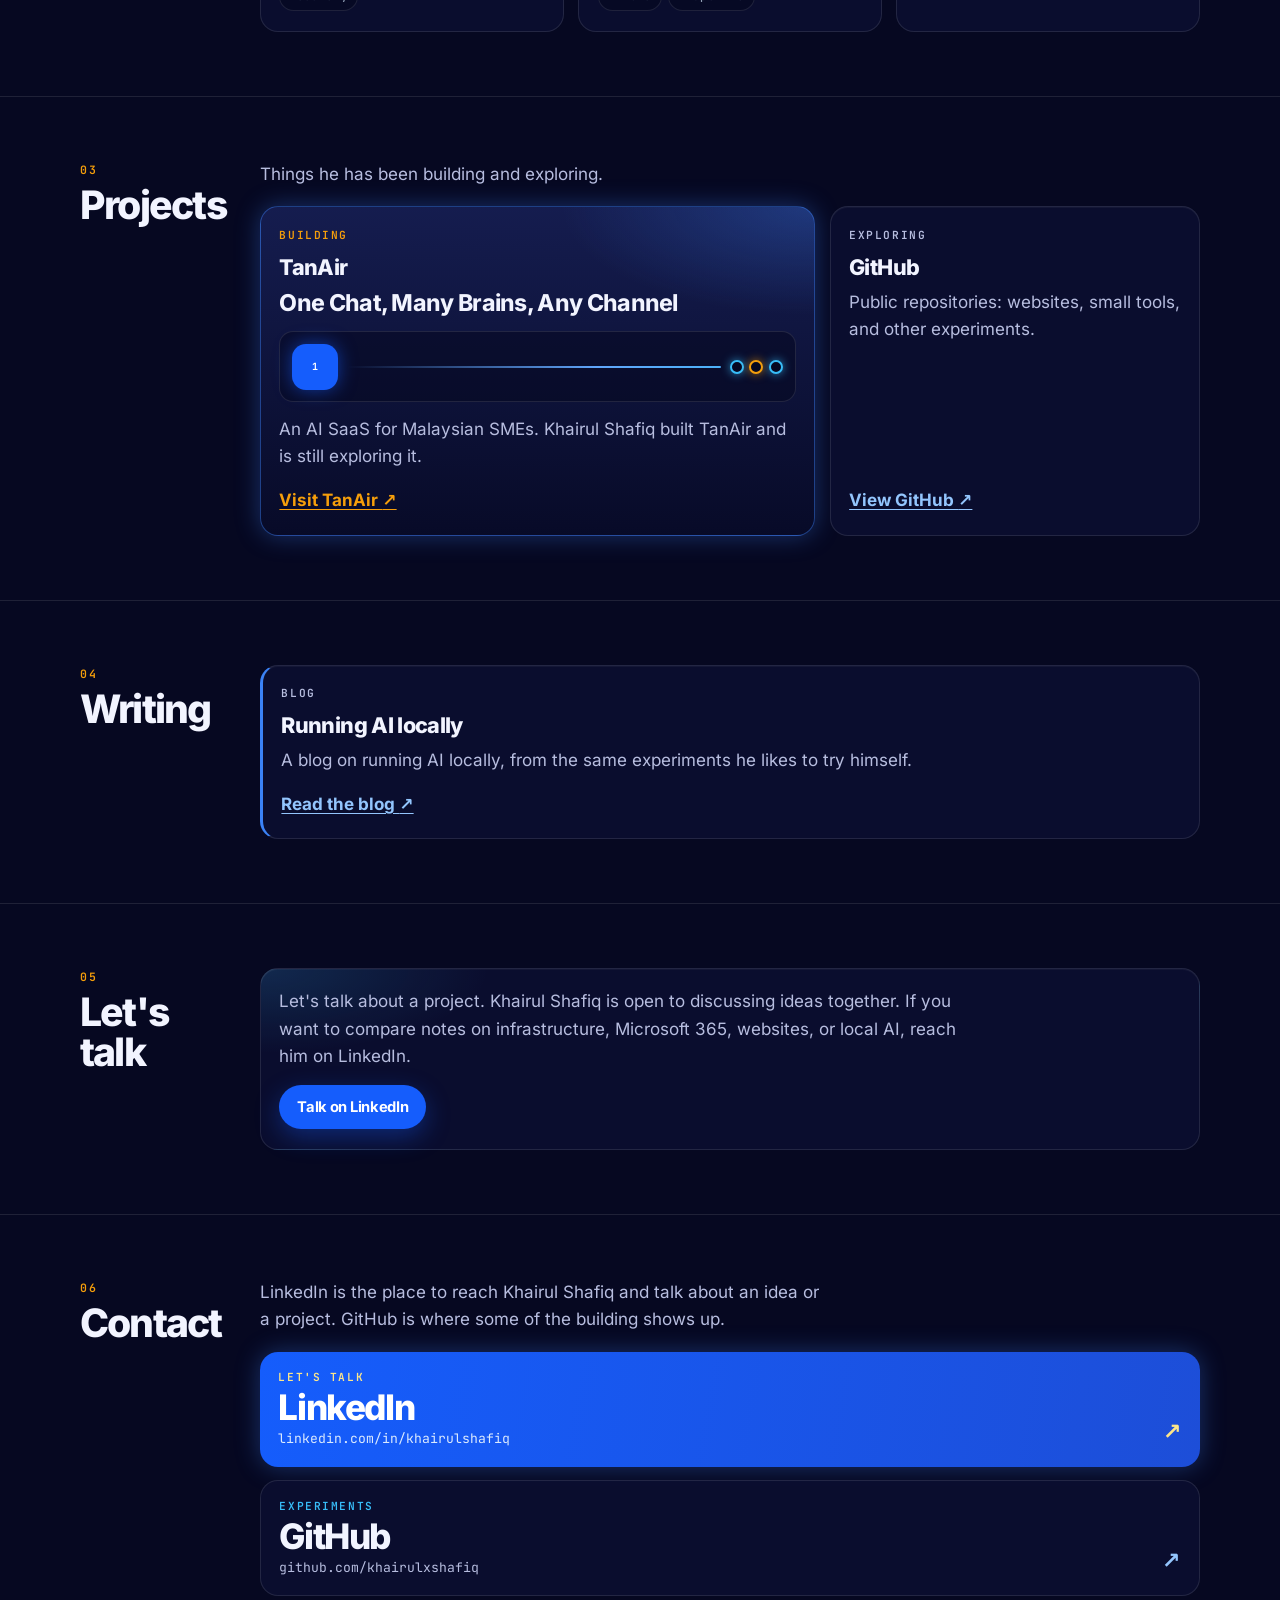
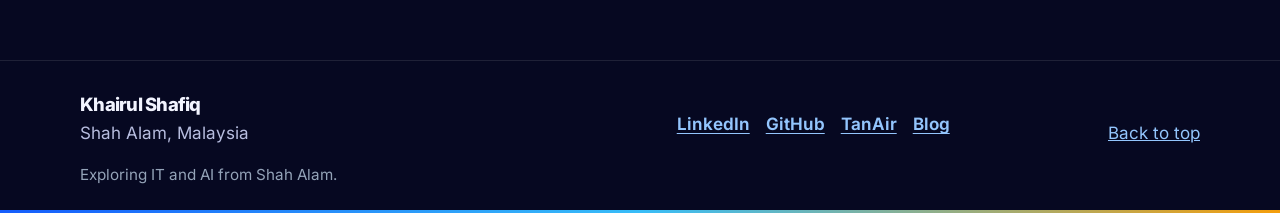
==== commit dab88b7b: "Restyle the profile in TanAir's dark visual system Use TanAir's navy surfaces, electric blue, gold a" ====
--- a/index.html
+++ b/index.html
@@ -9,8 +9,8 @@
   <meta name="robots" content="index, follow, max-image-preview:large, max-snippet:-1, max-video-preview:-1">
   <meta name="author" content="Khairul Shafiq">
   <meta name="application-name" content="Khairul Shafiq">
-  <meta name="theme-color" content="#f3efe6">
-  <meta name="color-scheme" content="light">
+  <meta name="theme-color" content="#060821">
+  <meta name="color-scheme" content="dark">
   <meta name="referrer" content="strict-origin-when-cross-origin">
   <meta name="format-detection" content="telephone=no">
   <meta property="og:locale" content="en_MY">
@@ -36,9 +36,10 @@
   <link rel="me" href="https://www.linkedin.com/in/khairulshafiq">
   <link rel="me" href="https://github.com/khairulxshafiq">
   <link rel="alternate" type="text/plain" href="llms.txt" title="Summary for language models">
-  <link rel="preload" href="assets/fonts/fraunces-latin.woff2" as="font" type="font/woff2" crossorigin>
-  <link rel="preload" href="assets/fonts/outfit-latin.woff2" as="font" type="font/woff2" crossorigin>
+  <link rel="preload" href="assets/fonts/inter-latin.woff2" as="font" type="font/woff2" crossorigin>
+  <link rel="preload" href="assets/fonts/jetbrains-latin.woff2" as="font" type="font/woff2" crossorigin>
   <link rel="stylesheet" href="styles.css">
+  <script>document.documentElement.classList.add("js");</script>
   <script type="application/ld+json">
   {
     "@context": "https://schema.org",
@@ -174,6 +175,7 @@
 
   <main id="content">
     <section class="hero" aria-labelledby="hero-heading">
+      <div class="mesh" aria-hidden="true"><span></span><span></span><span></span></div>
       <div class="wrap hero-grid">
         <div class="hero-copy">
           <p class="eyebrow"><span>IT and AI</span> <span>Shah Alam, Malaysia</span></p>
@@ -224,7 +226,7 @@
       </div>
     </section>
 
-    <section class="section" id="about" aria-labelledby="about-heading">
+    <section class="section reveal" id="about" aria-labelledby="about-heading">
       <div class="wrap section-grid">
         <div class="section-head">
           <p class="sec-index">01</p>
@@ -262,7 +264,7 @@
       </div>
     </section>
 
-    <section class="section" id="expertise" aria-labelledby="expertise-heading">
+    <section class="section reveal" id="expertise" aria-labelledby="expertise-heading">
       <div class="wrap section-grid">
         <div class="section-head">
           <p class="sec-index">02</p>
@@ -309,7 +311,7 @@
       </div>
     </section>
 
-    <section class="section" id="projects" aria-labelledby="projects-heading">
+    <section class="section reveal" id="projects" aria-labelledby="projects-heading">
       <div class="wrap section-grid">
         <div class="section-head">
           <p class="sec-index">03</p>
@@ -322,6 +324,11 @@
               <p class="kicker">Building</p>
               <h3>TanAir</h3>
               <p class="tagline">One Chat, Many Brains, Any Channel</p>
+              <div class="orch" aria-hidden="true">
+                <span class="orch-node">1</span>
+                <span class="orch-links"></span>
+                <span class="orch-brains"><span></span><span></span><span></span></span>
+              </div>
               <p>An AI SaaS for Malaysian SMEs. Khairul Shafiq built TanAir and is still exploring it.</p>
               <span class="card-go">Visit TanAir <span aria-hidden="true">↗</span><span class="visually-hidden"> (opens in a new tab)</span></span>
             </a>
@@ -336,7 +343,7 @@
       </div>
     </section>
 
-    <section class="section" id="writing" aria-labelledby="writing-heading">
+    <section class="section reveal" id="writing" aria-labelledby="writing-heading">
       <div class="wrap section-grid">
         <div class="section-head">
           <p class="sec-index">04</p>
@@ -353,7 +360,7 @@
       </div>
     </section>
 
-    <section class="section" id="talk" aria-labelledby="talk-heading">
+    <section class="section reveal" id="talk" aria-labelledby="talk-heading">
       <div class="wrap section-grid">
         <div class="section-head">
           <p class="sec-index">05</p>
@@ -368,7 +375,7 @@
       </div>
     </section>
 
-    <section class="section" id="contact" aria-labelledby="contact-heading">
+    <section class="section reveal" id="contact" aria-labelledby="contact-heading">
       <div class="wrap section-grid">
         <div class="section-head">
           <p class="sec-index">06</p>
@@ -418,5 +425,6 @@
     <p class="colophon wrap">Exploring IT and AI from Shah Alam.</p>
   </footer>
   <div class="end-bar" aria-hidden="true"></div>
+  <script src="main.js" defer></script>
 </body>
 </html>
--- a/styles.css
+++ b/styles.css
@@ -1,6 +1,8 @@
+/* TanAir dark theme tokens: navy surfaces, electric blue, gold, Inter, JetBrains Mono. */
+
 @font-face {
-  font-family: Fraunces;
-  src: url("assets/fonts/fraunces-latin.woff2") format("woff2");
+  font-family: Inter;
+  src: url("assets/fonts/inter-latin.woff2") format("woff2");
   font-weight: 100 900;
   font-style: normal;
   font-display: swap;
@@ -8,8 +10,8 @@
 }
 
 @font-face {
-  font-family: Outfit;
-  src: url("assets/fonts/outfit-latin.woff2") format("woff2");
+  font-family: "JetBrains Mono";
+  src: url("assets/fonts/jetbrains-latin.woff2") format("woff2");
   font-weight: 100 900;
   font-style: normal;
   font-display: swap;
@@ -17,21 +19,29 @@
 }
 
 :root {
-  --bg: #f3efe6;
-  --surface: #faf7f1;
-  --ink: #1b1914;
-  --ink-soft: #3a342c;
-  --muted: #514b42;
-  --line: #ddd4c4;
-  --pine: #123f3c;
-  --pine-deep: #0c2c2a;
-  --on-pine: #f6f1e7;
-  --on-pine-soft: #d5e4df;
-  --sand: #e4c48a;
-  --wrap: min(1120px, calc(100% - clamp(2rem, 6vw, 4rem)));
-  --serif: Fraunces, "Iowan Old Style", "Palatino Linotype", Palatino, Georgia, serif;
-  --sans: Outfit, "Segoe UI", system-ui, sans-serif;
-  color-scheme: light;
+  --bg-primary: #060821;
+  --bg-elevated: #0c1033;
+  --bg-soft: #111742;
+  --surface-glass: rgba(12, 16, 51, 0.85);
+  --surface-hover: #161e52;
+  --text-primary: #f2f4ff;
+  --text-secondary: #b7bddf;
+  --text-muted: #94a3b8;
+  --border-subtle: rgba(255, 255, 255, 0.1);
+  --border-strong: rgba(255, 255, 255, 0.18);
+  --accent: #155dfc;
+  --accent-hover: #1d4ed8;
+  --accent-bright: #3b82f6;
+  --accent-2: #38bdf8;
+  --gold: #f59e0b;
+  --glow: 0 0 24px rgba(59, 130, 246, 0.35);
+  --ease: cubic-bezier(0.16, 1, 0.3, 1);
+  --fast: 150ms;
+  --normal: 200ms;
+  --sans: Inter, "Segoe UI", system-ui, sans-serif;
+  --mono: "JetBrains Mono", ui-monospace, "Cascadia Mono", monospace;
+  --wrap: min(1120px, calc(100% - clamp(1.5rem, 5vw, 3rem)));
+  color-scheme: dark;
 }
 
 *,
@@ -41,20 +51,22 @@
 }
 
 html {
-  background: var(--bg);
+  background: var(--bg-primary);
   scroll-behavior: smooth;
-  scroll-padding-top: 13rem;
+  scroll-padding-top: 7.5rem;
   -webkit-text-size-adjust: 100%;
   text-size-adjust: 100%;
 }
 
 body {
   margin: 0;
+  min-height: 100vh;
   background:
-    radial-gradient(900px 420px at 100% -10%, rgba(18, 63, 60, 0.08), transparent 60%),
-    radial-gradient(680px 380px at -12% 12%, rgba(196, 149, 74, 0.13), transparent 55%),
-    var(--bg);
-  color: var(--ink);
+    radial-gradient(900px 520px at 85% -8%, rgba(21, 93, 252, 0.28), transparent 58%),
+    radial-gradient(640px 420px at 0% 18%, rgba(56, 189, 248, 0.14), transparent 52%),
+    radial-gradient(520px 320px at 70% 110%, rgba(245, 158, 11, 0.08), transparent 50%),
+    var(--bg-primary);
+  color: var(--text-primary);
   font-family: var(--sans);
   font-size: 1.0625rem;
   font-weight: 400;
@@ -62,6 +74,25 @@
   text-rendering: optimizeLegibility;
 }
 
+body::before {
+  content: "";
+  position: fixed;
+  inset: 0;
+  pointer-events: none;
+  z-index: 0;
+  background-image: radial-gradient(rgba(226, 232, 240, 0.16) 1px, transparent 1px);
+  background-size: 22px 22px;
+  mask-image: radial-gradient(ellipse at 50% 0%, #000 12%, transparent 68%);
+}
+
+.site-header,
+main,
+.site-footer,
+.end-bar {
+  position: relative;
+  z-index: 1;
+}
+
 img {
   max-width: 100%;
   height: auto;
@@ -77,21 +108,21 @@
 h1,
 h2,
 h3 {
-  font-family: var(--serif);
-  font-weight: 560;
-  font-optical-sizing: auto;
-  letter-spacing: -0.03em;
-  line-height: 1.08;
+  font-family: var(--sans);
+  font-weight: 800;
+  letter-spacing: -0.045em;
+  line-height: 1.02;
 }
 
 h2 {
-  margin: 0.2rem 0 0;
-  font-size: clamp(2rem, 4vw, 2.75rem);
+  margin: 0;
+  font-size: clamp(1.85rem, 3.4vw, 2.45rem);
 }
 
 h3 {
   margin: 0;
-  font-size: 1.65rem;
+  font-size: 1.35rem;
+  letter-spacing: -0.03em;
 }
 
 p {
@@ -99,21 +130,21 @@
 }
 
 a {
-  color: var(--pine);
+  color: #93c5fd;
 }
 
 a:visited {
-  color: var(--pine-deep);
+  color: #93c5fd;
 }
 
 :focus-visible {
-  outline: 3px solid var(--pine);
+  outline: 2px solid var(--accent-bright);
   outline-offset: 3px;
 }
 
 ::selection {
-  background: #cfe3df;
-  color: #10211f;
+  background: rgba(59, 130, 246, 0.45);
+  color: #fff;
 }
 
 .visually-hidden {
@@ -133,18 +164,19 @@
   position: absolute;
   left: 1rem;
   top: 0;
-  transform: translateY(-120%);
-  z-index: 40;
-  background: var(--pine);
-  color: var(--on-pine);
+  transform: translateY(-130%);
+  z-index: 80;
+  background: var(--accent);
+  color: #fff;
   text-decoration: none;
-  font-weight: 600;
+  font-weight: 700;
   padding: 0.75rem 1rem;
   border-radius: 0 0 12px 12px;
 }
 
-.skip-link:visited {
-  color: var(--on-pine);
+.skip-link:visited,
+.skip-link:hover {
+  color: #fff;
 }
 
 .skip-link:focus {
@@ -158,11 +190,9 @@
 
 .site-header {
   position: sticky;
-  top: 0;
-  z-index: 20;
-  background: rgba(243, 239, 230, 0.92);
-  backdrop-filter: blur(14px);
-  border-bottom: 1px solid var(--line);
+  top: 0.75rem;
+  z-index: 40;
+  margin-bottom: 0.25rem;
 }
 
 .header-inner {
@@ -172,49 +202,57 @@
     "brand linkedin"
     "nav nav";
   align-items: center;
-  gap: 0.35rem 1rem;
-  padding-block: 0.7rem 0.35rem;
+  gap: 0.2rem 0.75rem;
+  padding: 0.55rem 0.7rem 0.35rem 0.85rem;
+  border: 1px solid var(--border-subtle);
+  border-radius: 22px;
+  background: var(--surface-glass);
+  backdrop-filter: blur(18px);
+  box-shadow: 0 16px 50px rgba(0, 0, 0, 0.35);
 }
 
 .brand {
   grid-area: brand;
   display: flex;
   align-items: center;
-  gap: 0.75rem;
-  min-height: 48px;
-  color: var(--ink);
+  gap: 0.7rem;
+  min-height: 44px;
+  color: var(--text-primary);
   text-decoration: none;
 }
 
 .brand:visited {
-  color: var(--ink);
+  color: var(--text-primary);
 }
 
 .mark {
-  width: 40px;
-  height: 40px;
+  width: 36px;
+  height: 36px;
   flex: none;
   display: block;
+  border-radius: 9px;
+  box-shadow: 0 6px 16px rgba(21, 93, 252, 0.45);
 }
 
 .brand-text {
   display: flex;
   flex-direction: column;
-  line-height: 1.15;
+  line-height: 1.1;
 }
 
 .brand-name {
-  font-family: var(--serif);
-  font-weight: 560;
-  font-size: 1.15rem;
-  letter-spacing: -0.03em;
+  font-weight: 800;
+  font-size: 0.98rem;
+  letter-spacing: -0.04em;
 }
 
 .brand-place {
-  color: var(--muted);
-  font-size: 0.82rem;
+  color: var(--text-muted);
+  font-family: var(--mono);
+  font-size: 0.68rem;
   font-weight: 500;
-  letter-spacing: 0.04em;
+  letter-spacing: 0.12em;
+  text-transform: uppercase;
 }
 
 .header-linkedin {
@@ -229,27 +267,34 @@
 .site-nav ul {
   display: flex;
   flex-wrap: wrap;
-  gap: 0.15rem 1.15rem;
+  gap: 0.1rem 0.15rem;
   list-style: none;
   margin: 0;
-  padding: 0.15rem 0 0.35rem;
+  padding: 0.1rem 0 0.25rem;
 }
 
 .site-nav a {
   display: inline-flex;
   align-items: center;
   min-height: 44px;
-  color: var(--ink);
+  padding: 0 0.55rem;
+  border-radius: 999px;
+  color: var(--text-secondary);
   text-decoration: none;
-  font-weight: 500;
+  font-family: var(--mono);
+  font-size: 0.72rem;
+  font-weight: 600;
+  letter-spacing: 0.08em;
+  text-transform: uppercase;
 }
 
 .site-nav a:visited {
-  color: var(--ink);
+  color: var(--text-secondary);
 }
 
 .site-nav a:hover {
-  color: var(--pine);
+  color: #fff;
+  background: rgba(255, 255, 255, 0.06);
 }
 
 .button,
@@ -257,12 +302,14 @@
   display: inline-flex;
   align-items: center;
   justify-content: center;
-  min-height: 48px;
-  padding: 0.65rem 1.15rem;
+  min-height: 44px;
+  padding: 0.6rem 1.05rem;
   border-radius: 999px;
   border: 1px solid transparent;
-  font-weight: 600;
-  letter-spacing: 0.01em;
+  font-family: var(--sans);
+  font-size: 0.92rem;
+  font-weight: 700;
+  letter-spacing: -0.02em;
   text-decoration: none;
   line-height: 1;
 }
@@ -271,47 +318,109 @@
 .header-linkedin,
 .button-primary:visited,
 .header-linkedin:visited {
-  background: var(--pine);
-  color: var(--on-pine);
+  background: var(--accent);
+  color: #fff;
+  box-shadow: 0 8px 24px rgba(21, 93, 252, 0.35);
 }
 
 .button-primary:hover,
 .header-linkedin:hover {
-  background: var(--pine-deep);
-  color: var(--on-pine);
+  background: var(--accent-hover);
+  color: #fff;
+}
+
+.button-primary:focus-visible,
+.header-linkedin:focus-visible {
+  outline-color: #fff;
 }
 
 .button-secondary,
 .button-secondary:visited {
-  background: transparent;
-  color: var(--ink);
-  border-color: #1b1914;
+  background: rgba(255, 255, 255, 0.04);
+  color: var(--text-primary);
+  border-color: var(--border-strong);
 }
 
 .button-secondary:hover {
-  background: var(--ink);
-  color: var(--bg);
+  background: rgba(255, 255, 255, 0.1);
+  color: #fff;
 }
 
 .hero {
-  padding-block: clamp(2.25rem, 6vw, 5rem) clamp(2.5rem, 6vw, 4.5rem);
+  position: relative;
+  padding-block: clamp(1.75rem, 4vw, 3.25rem) clamp(2.5rem, 6vw, 4.5rem);
+  overflow: hidden;
+}
+
+.mesh {
+  position: absolute;
+  inset: -10% -5% auto;
+  height: 78%;
+  pointer-events: none;
+  z-index: 0;
+}
+
+.mesh span {
+  position: absolute;
+  border-radius: 999px;
+  filter: blur(28px);
+  opacity: 0.85;
+}
+
+.mesh span:nth-child(1) {
+  width: 280px;
+  height: 280px;
+  left: 8%;
+  top: 10%;
+  background: rgba(21, 93, 252, 0.45);
+  animation: drift 14s var(--ease) infinite alternate;
+}
+
+.mesh span:nth-child(2) {
+  width: 220px;
+  height: 220px;
+  right: 6%;
+  top: 0;
+  background: rgba(56, 189, 248, 0.28);
+  animation: drift 18s var(--ease) infinite alternate-reverse;
+}
+
+.mesh span:nth-child(3) {
+  width: 160px;
+  height: 160px;
+  right: 28%;
+  bottom: 0;
+  background: rgba(245, 158, 11, 0.18);
+  animation: drift 16s linear infinite alternate;
+}
+
+@keyframes drift {
+  from { transform: translate3d(0, 0, 0) scale(1); }
+  to { transform: translate3d(24px, 18px, 0) scale(1.08); }
+}
+
+.hero-grid,
+.hero-copy,
+.hero-panel {
+  position: relative;
+  z-index: 1;
 }
 
 .hero-grid {
   display: grid;
-  gap: clamp(1.75rem, 4vw, 3rem);
-  align-items: stretch;
+  gap: clamp(1.5rem, 4vw, 2.75rem);
 }
 
 .eyebrow {
   display: flex;
   flex-wrap: wrap;
-  gap: 0.35rem 0.85rem;
-  margin-bottom: 1rem;
-  color: var(--muted);
-  font-size: 0.82rem;
+  gap: 0.35rem 0.75rem;
+  margin-bottom: 0.9rem;
+  color: var(--text-muted);
+  font-family: var(--mono);
+  font-size: 0.72rem;
   font-weight: 600;
-  letter-spacing: 0.14em;
+  letter-spacing: 0.16em;
   text-transform: uppercase;
 }
 
@@ -320,168 +429,175 @@
   display: inline-block;
   width: 0.4rem;
   height: 0.4rem;
-  margin-right: 0.85rem;
+  margin-right: 0.75rem;
   border-radius: 50%;
-  background: var(--sand);
-  transform: translateY(-0.05rem);
+  background: var(--accent-2);
+  box-shadow: 0 0 10px var(--accent-2);
+  transform: translateY(0.02rem);
 }
 
 .display-name {
   display: block;
-  font-size: clamp(3.4rem, 7.6vw, 6.75rem);
-  font-weight: 560;
-  letter-spacing: -0.05em;
-  line-height: 0.86;
+  font-size: clamp(3.15rem, 7.4vw, 6.1rem);
+  font-weight: 800;
+  letter-spacing: -0.06em;
+  line-height: 0.88;
 }
 
 .display-name .line {
   display: block;
 }
 
+.display-name .line:last-child {
+  background: linear-gradient(100deg, #60a5fa 0%, #38bdf8 48%, #e0f2fe 100%);
+  -webkit-background-clip: text;
+  background-clip: text;
+  color: transparent;
+}
+
 .lede {
-  max-width: 34ch;
-  margin-top: 1.5rem;
-  font-family: var(--serif);
-  font-weight: 520;
-  font-size: clamp(1.45rem, 2.3vw, 1.9rem);
-  line-height: 1.25;
-  letter-spacing: -0.025em;
-  color: var(--pine);
+  max-width: 36ch;
+  margin-top: 1.25rem;
+  color: var(--text-primary);
+  font-size: clamp(1.25rem, 2vw, 1.55rem);
+  font-weight: 600;
+  line-height: 1.35;
+  letter-spacing: -0.03em;
 }
 
 .support {
-  max-width: 46ch;
-  margin-top: 1rem;
-  color: var(--ink-soft);
+  max-width: 52ch;
+  margin-top: 0.9rem;
+  color: var(--text-secondary);
 }
 
 .practice {
   display: flex;
   flex-wrap: wrap;
-  gap: 0.45rem 0;
+  gap: 0.45rem;
   list-style: none;
-  margin: 1.2rem 0 0;
+  margin: 1.15rem 0 0;
   padding: 0;
 }
 
 .practice li {
-  color: var(--pine);
-  font-size: 0.95rem;
+  padding: 0.35rem 0.65rem;
+  border: 1px solid var(--border-subtle);
+  border-radius: 999px;
+  background: rgba(8, 11, 41, 0.55);
+  color: var(--text-muted);
+  font-family: var(--mono);
+  font-size: 0.68rem;
   font-weight: 600;
-  letter-spacing: 0.06em;
+  letter-spacing: 0.12em;
   text-transform: uppercase;
 }
 
-.practice li:not(:last-child) {
-  margin-right: 0.75rem;
-  padding-right: 0.75rem;
-  border-right: 1px solid var(--line);
-}
-
 .cta-row {
   display: flex;
   flex-wrap: wrap;
-  gap: 0.75rem;
-  margin-top: 1.6rem;
+  gap: 0.7rem;
+  margin-top: 1.4rem;
 }
 
 .hero-panel {
-  background: var(--pine);
-  color: var(--on-pine);
+  background: linear-gradient(180deg, rgba(22, 30, 82, 0.72), rgba(12, 16, 51, 0.88));
+  border: 1px solid var(--border-subtle);
   border-radius: 24px;
-  padding: 1.4rem 1.35rem 0.5rem;
-  -webkit-font-smoothing: antialiased;
+  padding: 1.2rem 1.2rem 0.4rem;
+  box-shadow: var(--glow), inset 0 1px 0 rgba(255, 255, 255, 0.06);
 }
 
 .hero-panel .kicker {
-  color: var(--sand);
-  margin-bottom: 0.35rem;
+  color: var(--gold);
 }
 
 .glance {
   list-style: none;
-  margin: 0;
+  margin: 0.2rem 0 0;
   padding: 0;
 }
 
 .glance li {
   display: grid;
   grid-template-columns: auto 1fr;
-  gap: 0.9rem;
+  gap: 0.85rem;
   align-items: start;
-  padding: 1rem 0;
-  border-top: 1px solid rgba(246, 241, 231, 0.18);
+  padding: 0.95rem 0;
+  border-top: 1px solid var(--border-subtle);
 }
 
 .glance-num {
-  font-family: var(--serif);
-  font-size: 1.15rem;
-  color: var(--sand);
-  letter-spacing: 0.04em;
-  line-height: 1.3;
+  font-family: var(--mono);
+  font-size: 0.78rem;
+  font-weight: 600;
+  color: var(--accent-2);
+  letter-spacing: 0.08em;
+  line-height: 1.4;
 }
 
 .glance-copy {
   display: flex;
   flex-direction: column;
-  gap: 0.15rem;
+  gap: 0.12rem;
 }
 
 .glance-copy strong {
-  font-weight: 600;
-  letter-spacing: -0.01em;
+  font-weight: 700;
+  letter-spacing: -0.02em;
 }
 
 .glance-copy span {
-  color: var(--on-pine-soft);
+  color: var(--text-secondary);
   font-size: 0.95rem;
 }
 
 .kicker {
   margin: 0;
-  color: var(--pine);
-  font-size: 0.78rem;
-  font-weight: 650;
+  color: var(--accent-2);
+  font-family: var(--mono);
+  font-size: 0.7rem;
+  font-weight: 600;
   letter-spacing: 0.14em;
   text-transform: uppercase;
 }
 
 .section {
-  padding-block: clamp(2.75rem, 6vw, 4.75rem);
-  border-top: 1px solid var(--line);
+  padding-block: clamp(2.4rem, 5vw, 4.2rem);
+  border-top: 1px solid var(--border-subtle);
 }
 
 .section-grid {
   display: grid;
-  gap: 1.25rem;
+  gap: 1.1rem;
 }
 
 .sec-index {
-  margin: 0;
-  color: var(--pine);
-  font-size: 0.78rem;
-  font-weight: 650;
+  margin: 0 0 0.35rem;
+  color: var(--gold);
+  font-family: var(--mono);
+  font-size: 0.72rem;
+  font-weight: 600;
   letter-spacing: 0.16em;
 }
 
 .section-intro {
-  max-width: 48ch;
-  margin-bottom: 1.25rem;
-  color: var(--ink-soft);
+  max-width: 52ch;
+  margin-bottom: 1.15rem;
+  color: var(--text-secondary);
 }
 
 .prose p + p {
-  margin-top: 1rem;
-}
-
-.prose a {
-  text-decoration-thickness: 1px;
-  text-underline-offset: 0.18em;
+  margin-top: 0.95rem;
+}
+
+.prose p {
+  color: var(--text-secondary);
 }
 
 .about-grid {
   display: grid;
-  gap: 1.75rem;
+  gap: 1.5rem;
 }
 
 .fact-list {
@@ -489,51 +605,54 @@
 }
 
 .fact-list div {
-  padding: 0.8rem 0;
-  border-top: 1px solid var(--line);
+  padding: 0.75rem 0;
+  border-top: 1px solid var(--border-subtle);
 }
 
 .fact-list div:last-child {
-  border-bottom: 1px solid var(--line);
+  border-bottom: 1px solid var(--border-subtle);
 }
 
 .fact-list dt {
   margin-bottom: 0.15rem;
-  color: var(--pine);
-  font-size: 0.75rem;
-  font-weight: 650;
+  color: var(--text-muted);
+  font-family: var(--mono);
+  font-size: 0.68rem;
+  font-weight: 600;
   letter-spacing: 0.14em;
   text-transform: uppercase;
 }
 
 .fact-list dd {
   margin: 0;
+  color: var(--text-primary);
 }
 
 .card-grid {
   display: grid;
-  gap: 1rem;
+  gap: 0.9rem;
 }
 
 .expert-card,
 .project-card,
 .writing-card,
 .soon {
-  background: var(--surface);
-  border: 1px solid var(--line);
-  border-radius: 20px;
-  padding: 1.35rem 1.25rem 1.4rem;
+  background: rgba(12, 16, 51, 0.78);
+  border: 1px solid var(--border-subtle);
+  border-radius: 18px;
+  padding: 1.2rem 1.15rem 1.25rem;
+  box-shadow: inset 0 1px 0 rgba(255, 255, 255, 0.04);
 }
 
 .expert-card {
   display: flex;
   flex-direction: column;
-  gap: 0.75rem;
+  gap: 0.7rem;
   min-height: 100%;
 }
 
 .expert-card p:not(.kicker) {
-  color: var(--ink-soft);
+  color: var(--text-secondary);
 }
 
 .tag-list {
@@ -541,113 +660,165 @@
   flex-wrap: wrap;
   gap: 0.4rem;
   list-style: none;
-  margin: 0.35rem 0 0;
+  margin: 0.25rem 0 0;
   padding: 0;
 }
 
 .tag-list li {
   padding: 0.28rem 0.55rem;
-  border: 1px solid var(--line);
+  border: 1px solid var(--border-subtle);
   border-radius: 999px;
-  background: var(--bg);
-  color: var(--ink);
-  font-size: 0.84rem;
+  background: rgba(6, 8, 33, 0.65);
+  color: var(--text-muted);
+  font-family: var(--mono);
+  font-size: 0.68rem;
+  font-weight: 500;
+  letter-spacing: 0.04em;
 }
 
 .project-card,
 .writing-card {
   display: flex;
   flex-direction: column;
-  gap: 0.75rem;
+  gap: 0.7rem;
   min-height: 100%;
-  color: var(--ink);
+  color: var(--text-primary);
   text-decoration: none;
 }
 
 .project-card:visited,
 .writing-card:visited {
-  color: var(--ink);
+  color: var(--text-primary);
 }
 
 .project-card p,
 .writing-card p {
-  color: var(--ink-soft);
+  color: var(--text-secondary);
 }
 
 .tagline {
-  font-family: var(--serif);
-  font-size: clamp(1.25rem, 2vw, 1.55rem);
-  font-weight: 520;
+  font-size: clamp(1.2rem, 2vw, 1.45rem);
+  font-weight: 750;
   line-height: 1.25;
   letter-spacing: -0.03em;
-  color: var(--ink);
+  color: var(--text-primary);
 }
 
 .card-go {
   margin-top: auto;
-  padding-top: 0.4rem;
-  font-weight: 650;
+  padding-top: 0.35rem;
+  color: #93c5fd;
+  font-weight: 700;
   text-decoration: underline;
-  text-underline-offset: 0.2em;
+  text-underline-offset: 0.18em;
 }
 
 .project-card.featured,
 .project-card.featured:visited {
-  background: var(--pine);
-  border-color: var(--pine);
-  color: var(--on-pine);
-  -webkit-font-smoothing: antialiased;
+  background:
+    radial-gradient(420px 180px at 100% 0%, rgba(59, 130, 246, 0.28), transparent 60%),
+    linear-gradient(180deg, rgba(22, 30, 82, 0.95), rgba(8, 11, 41, 0.95));
+  border-color: rgba(59, 130, 246, 0.45);
+  box-shadow: var(--glow);
+  color: var(--text-primary);
 }
 
 .project-card.featured .kicker,
 .project-card.featured .card-go {
-  color: var(--sand);
+  color: var(--gold);
 }
 
 .project-card.featured p,
 .project-card.featured .tagline,
 .project-card.featured h3 {
-  color: var(--on-pine);
+  color: var(--text-primary);
 }
 
 .project-card.featured p:not(.kicker):not(.tagline) {
-  color: var(--on-pine-soft);
+  color: var(--text-secondary);
+}
+
+.orch {
+  display: grid;
+  grid-template-columns: auto 1fr auto;
+  gap: 0.55rem;
+  align-items: center;
+  margin: 0.15rem 0 0.2rem;
+  padding: 0.7rem 0.75rem;
+  border: 1px solid rgba(255, 255, 255, 0.1);
+  border-radius: 14px;
+  background: rgba(6, 8, 33, 0.55);
+}
+
+.orch-node {
+  display: grid;
+  place-items: center;
+  width: 46px;
+  height: 46px;
+  border-radius: 14px;
+  background: var(--accent);
+  color: #fff;
+  font-family: var(--mono);
+  font-size: 0.62rem;
+  font-weight: 700;
+  letter-spacing: 0.08em;
+  box-shadow: 0 0 18px rgba(21, 93, 252, 0.55);
+}
+
+.orch-links {
+  height: 2px;
+  border-radius: 999px;
+  background:
+    linear-gradient(90deg, transparent, #60a5fa, #38bdf8, transparent);
+  background-size: 200% 100%;
+  animation: flow 2.8s linear infinite;
+}
+
+.orch-brains {
+  display: flex;
+  gap: 0.35rem;
+}
+
+.orch-brains span {
+  width: 14px;
+  height: 14px;
+  border-radius: 999px;
+  background: var(--bg-primary);
+  border: 2px solid var(--accent-2);
+  box-shadow: 0 0 10px rgba(56, 189, 248, 0.7);
+}
+
+.orch-brains span:nth-child(2) {
+  border-color: var(--gold);
+  box-shadow: 0 0 10px rgba(245, 158, 11, 0.65);
+}
+
+@keyframes flow {
+  from { background-position: 0% 0; }
+  to { background-position: 200% 0; }
 }
 
 .writing-card {
-  border-left: 4px solid var(--pine);
+  border-left: 3px solid var(--accent-bright);
 }
 
 .soon {
   display: grid;
-  gap: 0.9rem;
+  gap: 0.95rem;
   justify-items: start;
-}
-
-.soon p:not(.pill) {
+  background:
+    radial-gradient(380px 140px at 0% 0%, rgba(56, 189, 248, 0.16), transparent 60%),
+    rgba(12, 16, 51, 0.78);
+}
+
+.soon p {
   max-width: 62ch;
-  color: var(--ink-soft);
-}
-
-.pill {
-  justify-self: start;
-  display: inline-flex;
-  align-items: center;
-  min-height: 2rem;
-  margin: 0;
-  padding: 0.2rem 0.75rem;
-  border-radius: 999px;
-  background: var(--pine);
-  color: var(--on-pine);
-  font-size: 0.75rem;
-  font-weight: 650;
-  letter-spacing: 0.12em;
-  text-transform: uppercase;
+  color: var(--text-secondary);
 }
 
 .contact-list {
   display: grid;
-  gap: 0.85rem;
+  gap: 0.8rem;
 }
 
 .contact-primary,
@@ -657,92 +828,91 @@
   justify-content: space-between;
   gap: 1rem;
   min-height: 96px;
-  padding: 1.15rem 1.25rem;
-  border-radius: 20px;
+  padding: 1.1rem 1.15rem;
+  border-radius: 18px;
   text-decoration: none;
 }
 
 .contact-primary,
 .contact-primary:visited {
-  background: var(--pine);
-  color: var(--on-pine);
-  -webkit-font-smoothing: antialiased;
+  background: linear-gradient(100deg, #155dfc, #1d4ed8);
+  color: #fff;
+  box-shadow: var(--glow);
 }
 
 .contact-primary .kicker,
 .contact-primary .card-go {
-  color: var(--sand);
+  color: #fde68a;
 }
 
 .contact-primary:hover {
-  background: var(--pine-deep);
-  color: var(--on-pine);
+  color: #fff;
+  filter: brightness(1.06);
 }
 
 .contact-secondary,
 .contact-secondary:visited {
-  background: var(--surface);
-  color: var(--ink);
-  border: 1px solid var(--line);
+  background: rgba(12, 16, 51, 0.78);
+  color: var(--text-primary);
+  border: 1px solid var(--border-subtle);
 }
 
 .contact-secondary:hover {
-  border-color: var(--pine);
-  color: var(--ink);
+  border-color: rgba(59, 130, 246, 0.55);
+  color: var(--text-primary);
 }
 
 .contact-copy {
   display: flex;
   flex-direction: column;
-  gap: 0.15rem;
+  gap: 0.12rem;
 }
 
 .contact-title {
-  font-family: var(--serif);
-  font-size: clamp(1.8rem, 3vw, 2.4rem);
-  font-weight: 560;
-  letter-spacing: -0.03em;
+  font-size: clamp(1.7rem, 3vw, 2.2rem);
+  font-weight: 800;
+  letter-spacing: -0.04em;
   line-height: 1.05;
 }
 
 .contact-url {
-  color: var(--ink-soft);
-  font-size: 0.95rem;
+  color: var(--text-secondary);
+  font-family: var(--mono);
+  font-size: 0.82rem;
 }
 
 .contact-primary .contact-url {
-  color: var(--on-pine-soft);
+  color: #dbeafe;
 }
 
 .contact-primary .card-go,
 .contact-secondary .card-go {
-  font-size: 1.5rem;
+  font-size: 1.4rem;
   text-decoration: none;
 }
 
 .site-footer {
-  padding-block: 2rem 1.5rem;
-  border-top: 1px solid var(--line);
-  color: var(--muted);
+  padding-block: 1.8rem 1.4rem;
+  border-top: 1px solid var(--border-subtle);
+  color: var(--text-secondary);
 }
 
 .footer-grid {
   display: grid;
-  gap: 1.25rem;
+  gap: 1.1rem;
 }
 
 .footer-grid strong {
-  color: var(--ink);
-  font-family: var(--serif);
-  font-size: 1.25rem;
-  font-weight: 560;
-  letter-spacing: -0.03em;
+  color: var(--text-primary);
+  font-size: 1.15rem;
+  font-weight: 800;
+  letter-spacing: -0.04em;
 }
 
 .footer-links {
   display: flex;
   flex-wrap: wrap;
-  gap: 0.35rem 1.15rem;
+  gap: 0.25rem 1rem;
   list-style: none;
   margin: 0;
   padding: 0;
@@ -752,29 +922,23 @@
   display: inline-flex;
   align-items: center;
   min-height: 44px;
-  font-weight: 600;
+  font-weight: 650;
   text-underline-offset: 0.18em;
 }
 
-.site-footer > .wrap a,
 .colophon {
-  color: var(--muted);
-}
-
-.colophon a,
-.footer-grid > p a {
-  color: var(--pine);
-  font-weight: 600;
-}
-
-.colophon {
-  margin-top: 1.25rem;
+  margin-top: 1rem;
+  color: var(--text-muted);
   font-size: 0.95rem;
 }
 
+.site-footer a {
+  color: #93c5fd;
+}
+
 .end-bar {
-  height: 8px;
-  background: var(--pine);
+  height: 3px;
+  background: linear-gradient(90deg, #155dfc, #38bdf8, #f59e0b);
 }
 
 @media (hover: hover) and (prefers-reduced-motion: no-preference) {
@@ -783,30 +947,23 @@
   .button,
   .header-linkedin,
   .contact-primary,
-  .contact-secondary {
-    transition: background-color 160ms ease, border-color 160ms ease, transform 160ms ease, color 160ms ease;
+  .contact-secondary,
+  .expert-card {
+    transition: background-color var(--fast) var(--ease), border-color var(--fast) var(--ease), transform var(--normal) var(--ease), color var(--fast) var(--ease), box-shadow var(--normal) var(--ease);
   }
 
   .project-card:hover,
-  .writing-card:hover {
-    transform: translateY(-2px);
-  }
-}
-
-.project-card:hover,
-.writing-card:hover,
-.contact-secondary:hover {
-  border-color: var(--pine);
-}
-
-.project-card.featured:hover {
-  box-shadow: inset 0 0 0 2px var(--sand);
+  .writing-card:hover,
+  .expert-card:hover {
+    transform: translateY(-3px);
+    border-color: rgba(59, 130, 246, 0.45);
+  }
 }
 
 @media (min-width: 800px) {
   .about-grid {
     grid-template-columns: minmax(0, 1.35fr) minmax(240px, 0.8fr);
-    gap: 2.5rem;
+    gap: 2.25rem;
     align-items: start;
   }
 
@@ -815,19 +972,20 @@
   }
 
   .card-grid-2 {
-    grid-template-columns: minmax(0, 1.15fr) minmax(0, 0.85fr);
+    grid-template-columns: minmax(0, 1.2fr) minmax(0, 0.8fr);
   }
 }
 
 @media (min-width: 960px) {
   html {
-    scroll-padding-top: 5.5rem;
+    scroll-padding-top: 6.25rem;
   }
 
   .header-inner {
     grid-template-columns: auto 1fr auto;
     grid-template-areas: "brand nav linkedin";
-    padding-block: 0.45rem;
+    border-radius: 999px;
+    padding: 0.4rem 0.5rem 0.4rem 0.85rem;
   }
 
   .site-nav ul {
@@ -836,24 +994,48 @@
   }
 
   .hero-grid {
-    grid-template-columns: minmax(0, 1.45fr) minmax(260px, 0.72fr);
+    grid-template-columns: minmax(0, 1.45fr) minmax(270px, 0.72fr);
     align-items: end;
   }
 
   .section-grid {
     grid-template-columns: 9.5rem minmax(0, 1fr);
-    column-gap: 2rem;
+    column-gap: 1.75rem;
     align-items: start;
   }
 
   .section-head {
     position: sticky;
-    top: 6.25rem;
+    top: 6.5rem;
   }
 
   .footer-grid {
     grid-template-columns: 1.4fr 1fr auto;
     align-items: end;
+  }
+}
+
+@media (prefers-reduced-motion: no-preference) {
+  .js .reveal {
+    opacity: 0;
+    transform: translateY(18px);
+  }
+
+  .js .reveal.is-in {
+    opacity: 1;
+    transform: none;
+    transition: opacity 0.6s var(--ease), transform 0.6s var(--ease);
+  }
+}
+
+@media (prefers-reduced-motion: reduce) {
+  html {
+    scroll-behavior: auto;
+  }
+
+  .mesh span,
+  .orch-links {
+    animation: none;
   }
 }
 
@@ -871,38 +1053,18 @@
   }
 }
 
-@media (prefers-reduced-motion: reduce) {
-  html {
-    scroll-behavior: auto;
-  }
-
-  *,
-  *::before,
-  *::after {
-    transition: none !important;
-    animation: none !important;
-  }
-}
-
 @media print {
-  .site-header,
-  .end-bar,
-  .skip-link {
-    position: static;
-  }
-
+  body::before,
+  .mesh,
+  .end-bar {
+    display: none;
+  }
+
+  body,
   .hero-panel,
-  .project-card.featured,
-  .contact-primary,
-  .button-primary,
-  .header-linkedin,
-  .pill {
-    background: transparent;
+  .project-card,
+  .contact-primary {
+    background: #fff;
     color: #000;
   }
-
-  a[href^="http"]::after {
-    content: " (" attr(href) ")";
-    font-size: 0.85em;
-  }
-}
+}
